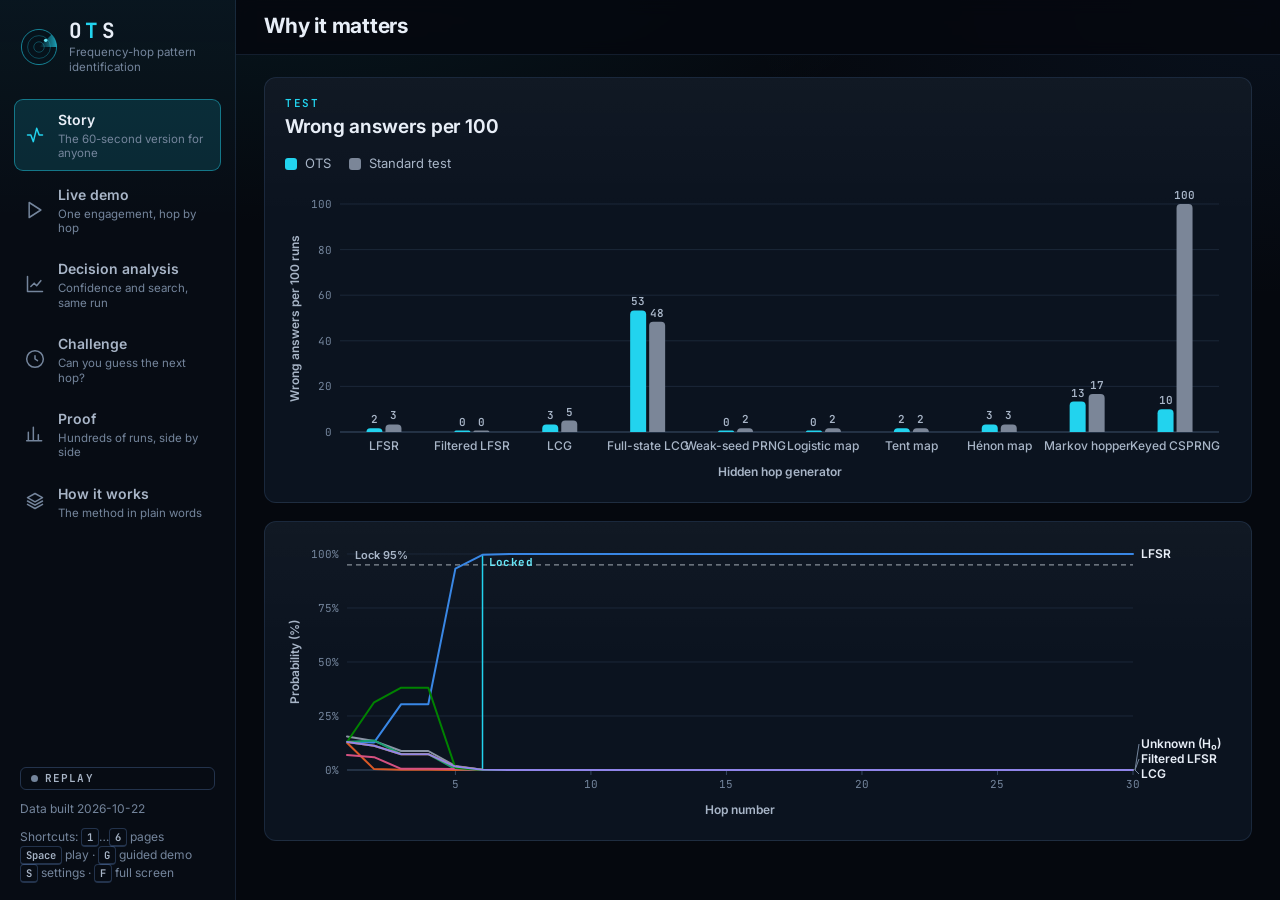
==== dashboard/index.html @ 7175defb "Restructure the dashboard into a multi-page shell with a chart kit Checkpoint for the dashboard rede" ====
<!doctype html>
<html lang="en">
<head>
<meta charset="utf-8">
<meta name="viewport" content="width=device-width, initial-scale=1">
<title>OTS · Hop Identification</title>
<meta name="description" content="Demo of the OTS sensor-aware hypothesis bank identifying and predicting frequency-hopping radios from a noisy passive sensor.">
<link rel="preconnect" href="https://fonts.googleapis.com">
<link rel="preconnect" href="https://fonts.gstatic.com" crossorigin>
<link href="https://fonts.googleapis.com/css2?family=Inter:wght@400;500;600;700&family=JetBrains+Mono:wght@400;500;600;700&display=swap" rel="stylesheet">
<link rel="stylesheet" href="assets/app.css">
</head>
<body>
<div class="shell">
  <nav class="side" aria-label="Pages">
    <a class="brand" href="#/story">
      <svg class="radar" viewBox="0 0 40 40" aria-hidden="true">
        <defs><linearGradient id="sw" x1="0" y1="0" x2="1" y2="0"><stop offset="0" stop-color="#22d3ee" stop-opacity="0"/><stop offset="1" stop-color="#22d3ee" stop-opacity="0.7"/></linearGradient></defs>
        <circle cx="20" cy="20" r="18.5" fill="#06121b" stroke="#22d3ee" stroke-opacity="0.6"/>
        <circle cx="20" cy="20" r="12" fill="none" stroke="#22d3ee" stroke-opacity="0.3"/>
        <circle cx="20" cy="20" r="5.5" fill="none" stroke="#22d3ee" stroke-opacity="0.3"/>
        <g class="sweep"><path d="M20 20 L38.5 20 A18.5 18.5 0 0 0 33 7 Z" fill="url(#sw)"/></g>
        <circle cx="27" cy="13" r="1.8" fill="#67e8f9"/>
      </svg>
      <div><div class="brand-name">O<span>T</span>S</div><div class="brand-sub">Frequency-hop pattern identification</div></div>
    </a>
    <div class="nav" id="nav"></div>
    <div class="side-foot">
      <span class="chip" id="modeChip" title="Replay: recorded real runs. Live: new runs computed by the Python bank."><span class="dot"></span><span id="modeText">Replay</span></span>
      <span id="dataStamp"></span>
      <span>Shortcuts: <kbd>1</kbd>…<kbd>6</kbd> pages<br><kbd>Space</kbd> play · <kbd>G</kbd> guided demo<br><kbd>S</kbd> settings · <kbd>F</kbd> full screen</span>
    </div>
  </nav>

  <div class="main">
    <header class="topbar">
      <div><h1 id="vTitle">OTS</h1><div class="sub" id="vSub"></div></div>
      <div class="grow"></div>
      <div class="transport" id="transport" hidden>
        <span class="chip scen-chip" id="scenChip"></span>
        <button class="btn icon" id="restartBtn" title="Restart (R)" aria-label="Restart">⟲</button>
        <button class="btn icon" id="backBtn" title="Step back (←)" aria-label="Step back">‹‹</button>
        <button class="btn primary" id="playBtn" title="Play / pause (Space)">▶ Play</button>
        <button class="btn icon" id="fwdBtn" title="Step forward (→)" aria-label="Step forward">››</button>
        <span class="hopclock" id="hopClock"></span>
      </div>
      <button class="btn" id="settingsBtn" title="Scenario and display settings (S)" hidden>⚙ Settings</button>
    </header>
    <section class="view" id="view"></section>
  </div>

  <aside class="drawer" aria-label="Settings">
    <div class="drawer-head"><h2>Settings</h2><button class="btn icon" id="drawerClose" aria-label="Close settings">✕</button></div>
    <div id="drawerBody"></div>
  </aside>
  <div class="drawer-backdrop"></div>
</div>

<script src="data.js"></script>
<script src="assets/core.js"></script>
<script src="views/story.js"></script>
<script src="views/live.js"></script>
<script src="views/analysis.js"></script>
<script src="views/challenge.js"></script>
<script src="views/proof.js"></script>
<script src="views/how.js"></script>
<script>OTS.boot();</script>
</body>
</html>
---- dashboard/assets/app.css ----
/* OTS dashboard: shared design system (tokens, shell, components, chart kit).
   Views add only layout of their own; colours, type and chart styling live here. */

:root {
  color-scheme: dark;
  --bg: #05080e;
  --side: #070c14;
  --panel: #0b131f;
  --surface: #0f1724;
  --raise: #142034;
  --line: rgba(125, 175, 255, 0.13);
  --line-2: rgba(125, 175, 255, 0.24);
  --grid: #1b2738;
  --axis: #34465f;
  --ink: #e8eef7;
  --ink-2: #a8b5c7;
  --muted: #74859c;
  --accent: #22d3ee;
  --accent-ink: #67e8f9;
  --accent-soft: rgba(34, 211, 238, 0.14);
  --good: #0ca30c;
  --good-ink: #3ddc6b;
  --warning: #fab219;
  --serious: #ec835a;
  --critical: #d03b3b;
  --critical-ink: #ff8a8a;
  --det: #eaf3ff;
  --baseline: #7b8698;
  /* hypothesis identity: validated categorical slots 1-7 on the dark surface; H0 neutral */
  --h-H0: #8b95a7;
  --h-lfsr: #3987e5;
  --h-filtered_lfsr: #d95926;
  --h-lcg: #199e70;
  --h-lcg_full: #c98500;
  --h-weak_seed: #d55181;
  --h-chaos: #008300;
  --h-markov: #9085e9;
  --mono: "JetBrains Mono", ui-monospace, SFMono-Regular, Menlo, Consolas, monospace;
  --sans: Inter, system-ui, -apple-system, "Segoe UI", Roboto, sans-serif;
  --radius: 12px;
  --side-w: 236px;
  --drawer-w: 312px;
}
* { box-sizing: border-box; }
html, body { margin: 0; height: 100%; }
body {
  background:
    radial-gradient(1100px 560px at 22% -12%, rgba(34, 211, 238, 0.09), transparent 60%),
    radial-gradient(900px 500px at 100% 0%, rgba(57, 135, 229, 0.07), transparent 60%),
    var(--bg);
  color: var(--ink);
  font: 15px/1.5 var(--sans);
  -webkit-font-smoothing: antialiased;
}
button, input, select { font: inherit; color: inherit; }
a { color: var(--accent-ink); }
[hidden] { display: none !important; }
.mono { font-family: var(--mono); }
.num { font-variant-numeric: tabular-nums; }
.muted { color: var(--muted); }
.ink2 { color: var(--ink-2); }
.small { font-size: 13px; }

/* ===================================================================== shell */
.shell { display: grid; grid-template-columns: var(--side-w) minmax(0, 1fr); min-height: 100vh; }
.shell.has-drawer.drawer-open { grid-template-columns: var(--side-w) minmax(0, 1fr) var(--drawer-w); }

.side {
  position: sticky; top: 0; height: 100vh; display: flex; flex-direction: column; gap: 18px;
  padding: 18px 14px; background: linear-gradient(180deg, rgba(34, 211, 238, 0.05), transparent 220px), var(--side);
  border-right: 1px solid var(--line); overflow-y: auto;
}
.brand { display: flex; align-items: center; gap: 11px; padding: 2px 6px 6px; text-decoration: none; color: inherit; }
.radar { width: 38px; height: 38px; flex: none; }
.radar .sweep { transform-origin: 20px 20px; animation: spin 3.2s linear infinite; }
@keyframes spin { to { transform: rotate(360deg); } }
.brand-name { font: 700 21px/1 var(--mono); letter-spacing: 0.16em; }
.brand-name span { color: var(--accent); }
.brand-sub { color: var(--muted); font-size: 11.5px; margin-top: 4px; line-height: 1.3; }
.nav { display: flex; flex-direction: column; gap: 3px; }
.nav a {
  display: grid; grid-template-columns: 22px 1fr; gap: 2px 11px; align-items: center; padding: 9px 10px;
  border-radius: 9px; color: var(--ink-2); text-decoration: none; border: 1px solid transparent;
  transition: background 0.15s, color 0.15s, border-color 0.15s;
}
.nav a svg { width: 20px; height: 20px; grid-row: span 2; color: var(--muted); }
.nav a b { font-weight: 600; font-size: 14px; }
.nav a small { color: var(--muted); font-size: 11.5px; line-height: 1.25; }
.nav a:hover { background: rgba(255, 255, 255, 0.04); color: var(--ink); }
.nav a.on { background: var(--accent-soft); border-color: rgba(34, 211, 238, 0.45); color: var(--ink); }
.nav a.on svg { color: var(--accent); }
.nav a:focus-visible { outline: 2px solid var(--accent); outline-offset: 1px; }
.side-foot { margin-top: auto; display: flex; flex-direction: column; gap: 10px; font-size: 12px; color: var(--muted); padding: 0 6px; }
.side-foot code { font-family: var(--mono); color: var(--ink-2); font-size: 11.5px; }

.main { min-width: 0; display: flex; flex-direction: column; }
.topbar {
  position: sticky; top: 0; z-index: 20; display: flex; align-items: center; gap: 16px; flex-wrap: wrap;
  padding: 14px 28px; background: rgba(5, 8, 14, 0.86); backdrop-filter: blur(8px); border-bottom: 1px solid var(--line);
}
.topbar h1 { margin: 0; font: 700 21px/1.15 var(--sans); letter-spacing: -0.01em; }
.topbar .sub { color: var(--ink-2); font-size: 13.5px; margin-top: 2px; }
.topbar .grow { flex: 1; min-width: 12px; }
.transport { display: flex; align-items: center; gap: 6px; }
.hopclock { font: 500 12px/1 var(--mono); color: var(--muted); letter-spacing: 0.08em; margin-left: 6px; white-space: nowrap; }
.hopclock b { font: 700 20px/1 var(--mono); color: var(--ink); letter-spacing: 0.03em; }
.scen-chip { max-width: 280px; overflow: hidden; text-overflow: ellipsis; white-space: nowrap; }
.view { padding: 22px 28px 40px; min-width: 0; }

/* settings drawer */
.drawer {
  position: sticky; top: 0; height: 100vh; overflow-y: auto; padding: 18px 18px 28px;
  background: var(--side); border-left: 1px solid var(--line); display: none;
}
.shell.has-drawer.drawer-open .drawer { display: block; }
.drawer h2 { margin: 0 0 4px; font: 600 12px/1.2 var(--mono); letter-spacing: 0.14em; text-transform: uppercase; }
.drawer .dsec { padding: 14px 0; border-bottom: 1px solid var(--grid); }
.drawer .dsec:last-child { border-bottom: 0; }
.drawer .dlabel { font: 600 10.5px/1.2 var(--mono); letter-spacing: 0.14em; text-transform: uppercase; color: var(--muted); margin-bottom: 9px; display: block; }
.drawer .dhelp { font-size: 12.5px; color: var(--ink-2); margin-top: 8px; }
.drawer-head { display: flex; align-items: center; justify-content: space-between; padding-bottom: 8px; }
.opt-grid { display: grid; grid-template-columns: 1fr 1fr; gap: 6px; }
.opt {
  text-align: left; border: 1px solid var(--line-2); background: var(--surface); border-radius: 8px; padding: 7px 9px;
  cursor: pointer; display: flex; flex-direction: column; gap: 1px; min-width: 0;
}
.opt b { font-weight: 600; font-size: 13px; white-space: nowrap; overflow: hidden; text-overflow: ellipsis; }
.opt small { font-size: 11px; color: var(--muted); white-space: nowrap; overflow: hidden; text-overflow: ellipsis; }
.opt:hover { background: var(--raise); }
.opt.sel { border-color: rgba(34, 211, 238, 0.65); background: var(--accent-soft); }
.opt:focus-visible { outline: 2px solid var(--accent); outline-offset: 1px; }
.sliders { display: grid; gap: 8px; margin-top: 10px; font: 500 12px var(--mono); color: var(--ink-2); }
.sliders label { display: grid; grid-template-columns: 34px 1fr 42px; gap: 8px; align-items: center; }
.sliders input[type=range] { width: 100%; accent-color: var(--accent); }
.drawer-backdrop { display: none; }

/* ================================================================ components */
.page { display: flex; flex-direction: column; gap: 18px; max-width: 1480px; }
.row { display: flex; flex-wrap: wrap; gap: 12px; align-items: center; }
.grid-2 { display: grid; grid-template-columns: repeat(2, minmax(0, 1fr)); gap: 18px; }
.grid-3 { display: grid; grid-template-columns: repeat(3, minmax(0, 1fr)); gap: 18px; }
.grid-4 { display: grid; grid-template-columns: repeat(4, minmax(0, 1fr)); gap: 14px; }

.card {
  position: relative; border: 1px solid var(--line); border-radius: var(--radius); min-width: 0;
  background: linear-gradient(180deg, rgba(255, 255, 255, 0.022), transparent 140px), var(--panel);
  padding: 18px 20px 20px;
}
.card.accent { border-color: rgba(34, 211, 238, 0.4); box-shadow: 0 0 34px rgba(34, 211, 238, 0.08); }
.card-h { display: flex; flex-wrap: wrap; align-items: flex-start; gap: 6px 14px; margin-bottom: 14px; }
.card-h > div:first-child { flex: 1; min-width: 220px; }
.card-t { font: 600 11px/1.3 var(--mono); letter-spacing: 0.14em; text-transform: uppercase; color: var(--accent); margin: 0; }
.card-k { font: 650 19px/1.3 var(--sans); margin: 5px 0 0; letter-spacing: -0.005em; color: var(--ink); }
.card-d { color: var(--ink-2); font-size: 13.5px; margin: 5px 0 0; max-width: 76ch; }
.card-foot { color: var(--muted); font-size: 12px; margin-top: 12px; }

.lead { font: 700 38px/1.12 var(--sans); letter-spacing: -0.02em; margin: 0; }
.lead em { font-style: normal; color: var(--accent-ink); }
.intro { color: var(--ink-2); font-size: 17px; line-height: 1.55; max-width: 70ch; margin: 12px 0 0; }

.btn {
  border: 1px solid var(--line-2); background: rgba(15, 23, 36, 0.85); color: var(--ink-2); border-radius: 8px;
  padding: 7px 12px; cursor: pointer; font-size: 13px; line-height: 1.2; white-space: nowrap;
  transition: background 0.15s, border-color 0.15s, color 0.15s; display: inline-flex; align-items: center; gap: 7px;
}
.btn:hover { background: var(--raise); color: var(--ink); }
.btn:focus-visible { outline: 2px solid var(--accent); outline-offset: 2px; }
.btn:disabled { opacity: 0.4; cursor: default; }
.btn.sel { background: var(--accent-soft); border-color: rgba(34, 211, 238, 0.6); color: var(--ink); }
.btn.primary { background: var(--accent); color: #031016; border-color: var(--accent); font-weight: 700; }
.btn.primary:hover { background: var(--accent-ink); }
.btn.big { padding: 11px 18px; font-size: 15px; border-radius: 10px; }
.btn.icon { width: 34px; justify-content: center; padding: 7px 0; font-family: var(--mono); }
.btn.go { border-color: rgba(12, 163, 12, 0.7); color: var(--good-ink); }
.seg { display: inline-flex; flex-wrap: wrap; gap: 4px; }

.switch { display: flex; align-items: center; gap: 10px; cursor: pointer; font-size: 13.5px; color: var(--ink-2); padding: 4px 0; }
.switch input { appearance: none; width: 34px; height: 20px; border-radius: 999px; background: #1c2a3e; position: relative; flex: none; margin: 0; cursor: pointer; transition: background 0.2s; }
.switch input::after { content: ""; position: absolute; top: 3px; left: 3px; width: 14px; height: 14px; border-radius: 50%; background: var(--ink-2); transition: transform 0.2s, background 0.2s; }
.switch input:checked { background: rgba(34, 211, 238, 0.45); }
.switch input:checked::after { transform: translateX(14px); background: #fff; }
.switch input:focus-visible { outline: 2px solid var(--accent); outline-offset: 2px; }

.tile { border: 1px solid var(--line); border-radius: 11px; padding: 14px 16px; background: var(--surface); min-width: 0; }
.tile-l { font: 600 10.5px/1.3 var(--mono); letter-spacing: 0.12em; text-transform: uppercase; color: var(--muted); }
.tile-v { font: 700 34px/1.1 var(--sans); margin-top: 8px; letter-spacing: -0.01em; }
.tile-v small { font-size: 16px; color: var(--ink-2); font-weight: 500; letter-spacing: 0; }
.tile-s { font-size: 13px; color: var(--ink-2); margin-top: 4px; }
.tile.hot { border-color: rgba(34, 211, 238, 0.45); box-shadow: inset 0 0 0 1px rgba(34, 211, 238, 0.12), 0 0 24px rgba(34, 211, 238, 0.08); }

.status {
  display: inline-flex; align-items: center; gap: 7px; padding: 5px 10px; border-radius: 6px;
  font: 700 11.5px/1 var(--mono); letter-spacing: 0.12em; text-transform: uppercase;
  border: 1px solid var(--line-2); color: var(--ink-2); white-space: nowrap;
}
.status .ic { letter-spacing: 0; font-size: 13px; }
.status.good { color: var(--good-ink); border-color: rgba(12, 163, 12, 0.65); background: rgba(12, 163, 12, 0.1); }
.status.bad { color: var(--critical-ink); border-color: rgba(208, 59, 59, 0.7); background: rgba(208, 59, 59, 0.1); }
.status.warn { color: var(--warning); border-color: rgba(250, 178, 25, 0.55); background: rgba(250, 178, 25, 0.07); }
.status.live .ic { animation: blink 1.1s infinite; }
@keyframes blink { 50% { opacity: 0.3; } }

.callout { border: 1px solid rgba(34, 211, 238, 0.35); background: linear-gradient(90deg, rgba(34, 211, 238, 0.1), rgba(15, 23, 36, 0.6) 60%); border-radius: 11px; padding: 13px 16px; font-size: 16px; }
.callout strong { color: var(--accent-ink); font-weight: 600; }
.callout .tag { font: 700 10.5px/1 var(--mono); color: var(--accent); letter-spacing: 0.14em; margin-right: 10px; }

.chip { display: inline-flex; align-items: center; gap: 7px; padding: 5px 10px; border-radius: 6px; font: 600 11px/1 var(--mono); letter-spacing: 0.1em; text-transform: uppercase; border: 1px solid var(--line-2); color: var(--ink-2); }
.chip .dot { width: 7px; height: 7px; border-radius: 50%; background: var(--muted); }
.chip.live { color: var(--good-ink); border-color: rgba(12, 163, 12, 0.6); }
.chip.live .dot { background: var(--good); animation: blink 1.2s infinite; }
kbd { font: 600 10.5px var(--mono); border: 1px solid var(--line-2); border-bottom-width: 2px; border-radius: 4px; padding: 1px 5px; color: var(--ink-2); }

.table { width: 100%; border-collapse: collapse; font-size: 13px; }
.table th, .table td { text-align: right; padding: 7px 9px; border-top: 1px solid var(--grid); font-variant-numeric: tabular-nums; }
.table th:first-child, .table td:first-child { text-align: left; }
.table th { font: 600 10.5px var(--mono); color: var(--muted); letter-spacing: 0.08em; text-transform: uppercase; border-top: 0; }

.empty { padding: 70px 20px; text-align: center; color: var(--ink-2); }
.empty code { font-family: var(--mono); color: var(--accent-ink); }
.spin { display: inline-block; width: 13px; height: 13px; border: 2px solid var(--accent); border-right-color: transparent; border-radius: 50%; animation: spin 0.8s linear infinite; vertical-align: -2px; }

/* ================================================================= chart kit */
.chart { position: relative; width: 100%; }
.chart svg { display: block; width: 100%; overflow: visible; }
.chart .grid-l { stroke: var(--grid); stroke-width: 1; }
.chart .ax { stroke: var(--axis); stroke-width: 1; }
.chart .ax-t { fill: var(--muted); font: 11px var(--mono); }
.chart .ax-title { fill: var(--ink-2); font: 600 12px var(--sans); }
.chart .ref { stroke: rgba(232, 238, 247, 0.55); stroke-width: 1.2; stroke-dasharray: 5 4; }
.chart .ref-t { fill: var(--ink-2); font: 600 11px var(--sans); }
.chart .v-line { stroke: var(--accent); stroke-width: 1.5; }
.chart .v-t { fill: var(--accent-ink); font: 700 11px var(--mono); letter-spacing: 0.04em; }
.chart .s-line { fill: none; stroke-width: 2; stroke-linejoin: round; stroke-linecap: round; }
.chart .s-label { fill: var(--ink); font: 600 12px var(--sans); }
.chart .s-lead { stroke: var(--muted); stroke-width: 1; }
.chart .col-v { fill: var(--ink-2); font: 600 11px var(--mono); }
.chart .cat-t { fill: var(--ink-2); font: 500 12px var(--sans); }
.chart .cat-s { fill: var(--muted); font: 11px var(--sans); }
.chart .cross { stroke: rgba(232, 238, 247, 0.4); stroke-width: 1; }
.chart .hit { fill: transparent; }
.chart .col:hover, .chart .col.hov { filter: brightness(1.25); }
.chart .empty-t { fill: var(--muted); font: 13px var(--sans); }
.legend { display: flex; flex-wrap: wrap; gap: 6px 18px; font-size: 13px; color: var(--ink-2); margin: 0 0 8px; }
.legend span { display: inline-flex; align-items: center; gap: 8px; }
.lk { display: inline-block; width: 18px; height: 2.5px; border-radius: 2px; }
.lk.dash { background: none !important; border-top: 2px dashed var(--ink-2); height: 0; }
.sq { display: inline-block; width: 12px; height: 12px; border-radius: 3px; }
.dotk { display: inline-block; width: 11px; height: 11px; border-radius: 50%; }
.ringk { display: inline-block; width: 13px; height: 13px; border-radius: 50%; border: 2px solid var(--accent); box-shadow: 0 0 6px rgba(34, 211, 238, 0.6); }
.hollowk { display: inline-block; width: 12px; height: 12px; border-radius: 50%; border: 1.5px dashed rgba(200, 215, 235, 0.75); }
.xk { display: inline-block; width: 12px; text-align: center; color: var(--serious); font-weight: 700; line-height: 1; }

.tip {
  position: fixed; z-index: 100; pointer-events: none; min-width: 160px; max-width: 300px; padding: 9px 11px; border-radius: 8px;
  background: rgba(8, 13, 21, 0.97); border: 1px solid var(--line-2); box-shadow: 0 10px 30px rgba(0, 0, 0, 0.5);
  font-size: 12.5px; opacity: 0; transition: opacity 0.1s;
}
.tip.show { opacity: 1; }
.tip .tt { font: 600 10.5px var(--mono); color: var(--muted); letter-spacing: 0.1em; text-transform: uppercase; margin-bottom: 5px; }
.tip .tr { display: flex; align-items: center; gap: 8px; line-height: 1.65; }
.tip .tr b { font: 600 12px var(--mono); min-width: 56px; text-align: right; color: var(--ink); }
.tip .tr span { color: var(--ink-2); }

/* ================================================================ responsive */
@media (max-width: 1280px) {
  .shell.has-drawer.drawer-open { grid-template-columns: var(--side-w) minmax(0, 1fr); }
  .shell.has-drawer.drawer-open .drawer {
    position: fixed; right: 0; top: 0; bottom: 0; width: min(var(--drawer-w), 92vw); z-index: 60;
    box-shadow: -20px 0 50px rgba(0, 0, 0, 0.5);
  }
  .shell.has-drawer.drawer-open .drawer-backdrop { display: block; position: fixed; inset: 0; z-index: 55; background: rgba(0, 0, 0, 0.45); }
}
@media (max-width: 1100px) {
  .grid-2, .grid-3 { grid-template-columns: minmax(0, 1fr); }
  .grid-4 { grid-template-columns: repeat(2, minmax(0, 1fr)); }
}
@media (max-width: 860px) {
  .shell, .shell.has-drawer.drawer-open { grid-template-columns: minmax(0, 1fr); }
  .side { position: sticky; top: 0; z-index: 30; height: auto; flex-direction: row; align-items: center; gap: 10px; padding: 10px 16px; border-right: 0; border-bottom: 1px solid var(--line); overflow-x: auto; overflow-y: hidden; }
  .brand-sub, .side-foot, .nav a small { display: none; }
  .brand { padding: 0; }
  .nav { flex-direction: row; gap: 4px; }
  .nav a { grid-template-columns: auto; padding: 7px 10px; white-space: nowrap; }
  .nav a svg { display: none; }
  .topbar { position: static; padding: 12px 16px; }
  .view { padding: 16px 16px 32px; }
  .lead { font-size: 28px; }
  .tile-v { font-size: 27px; }
  .card { padding: 15px 14px 16px; }
}
@media (max-width: 560px) {
  .grid-4 { grid-template-columns: minmax(0, 1fr); }
}
@media (prefers-reduced-motion: reduce) {
  *, *::before, *::after { animation: none !important; transition: none !important; }
}
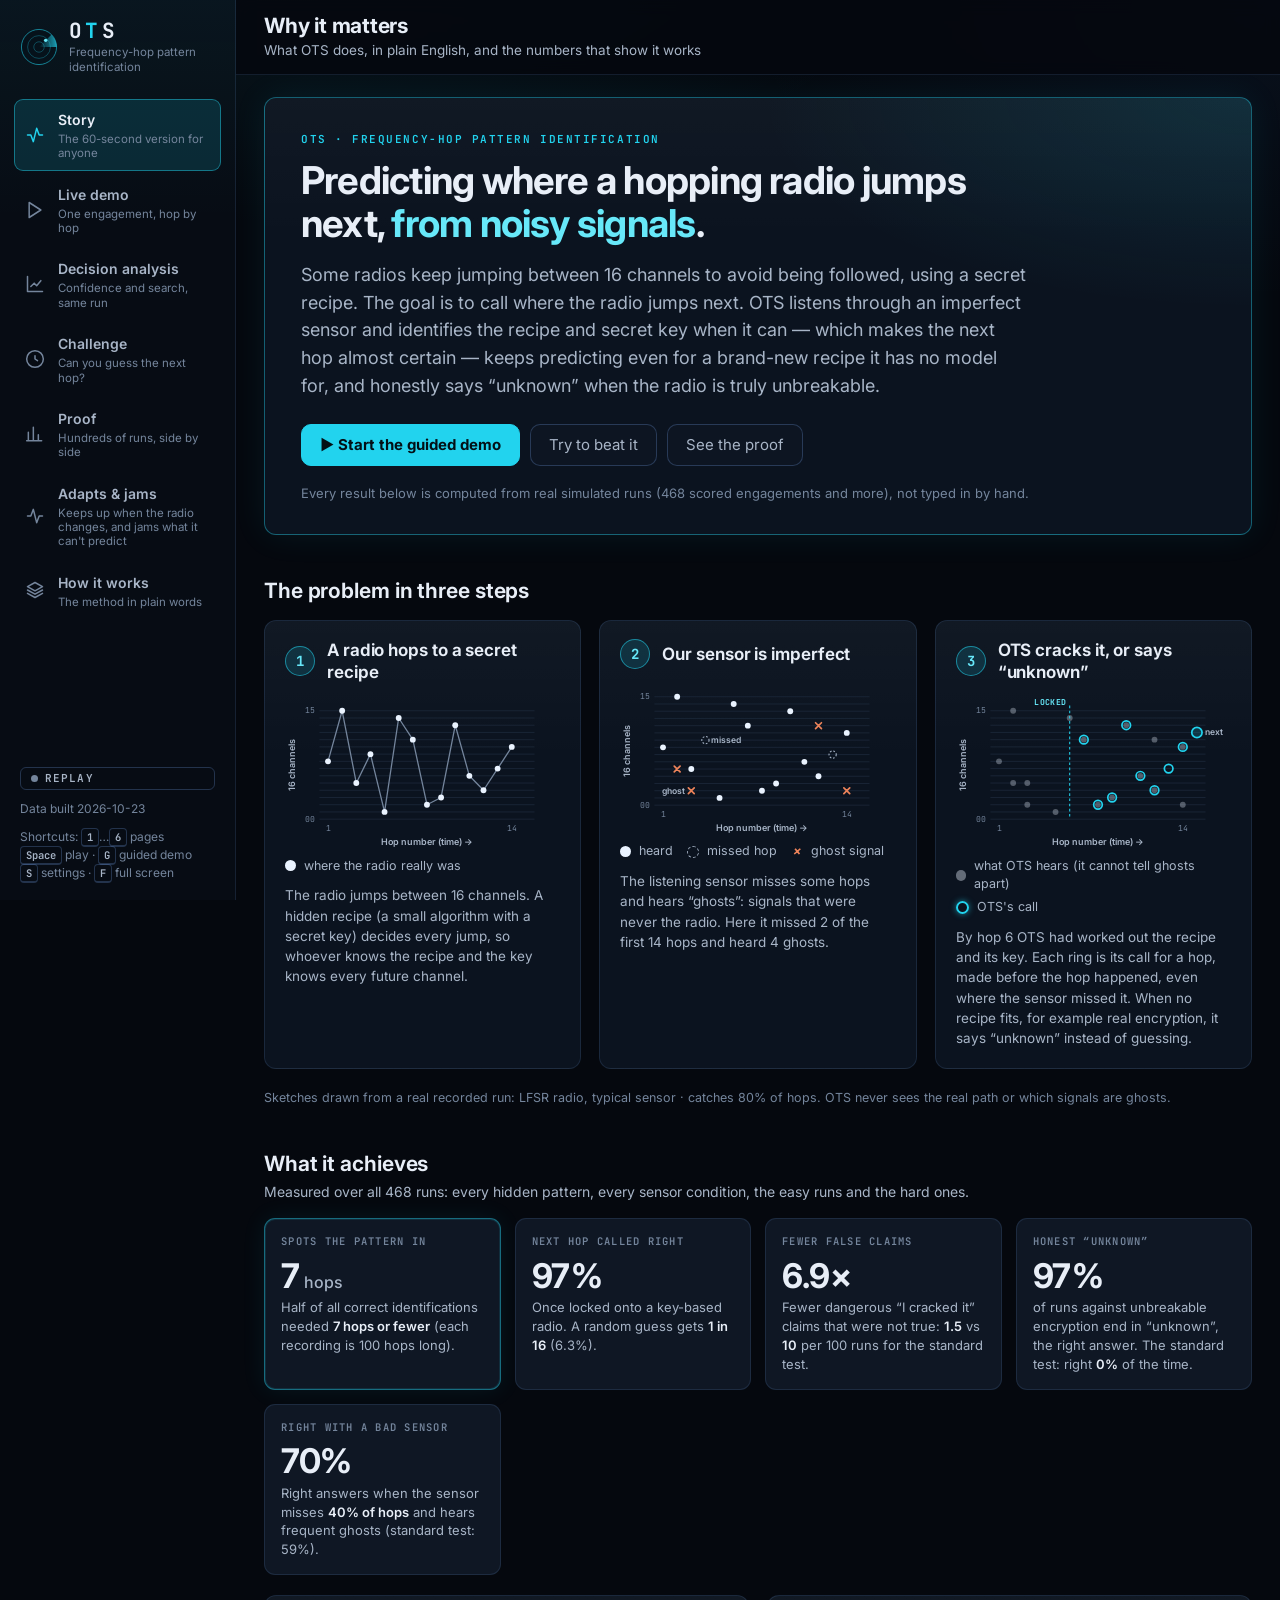
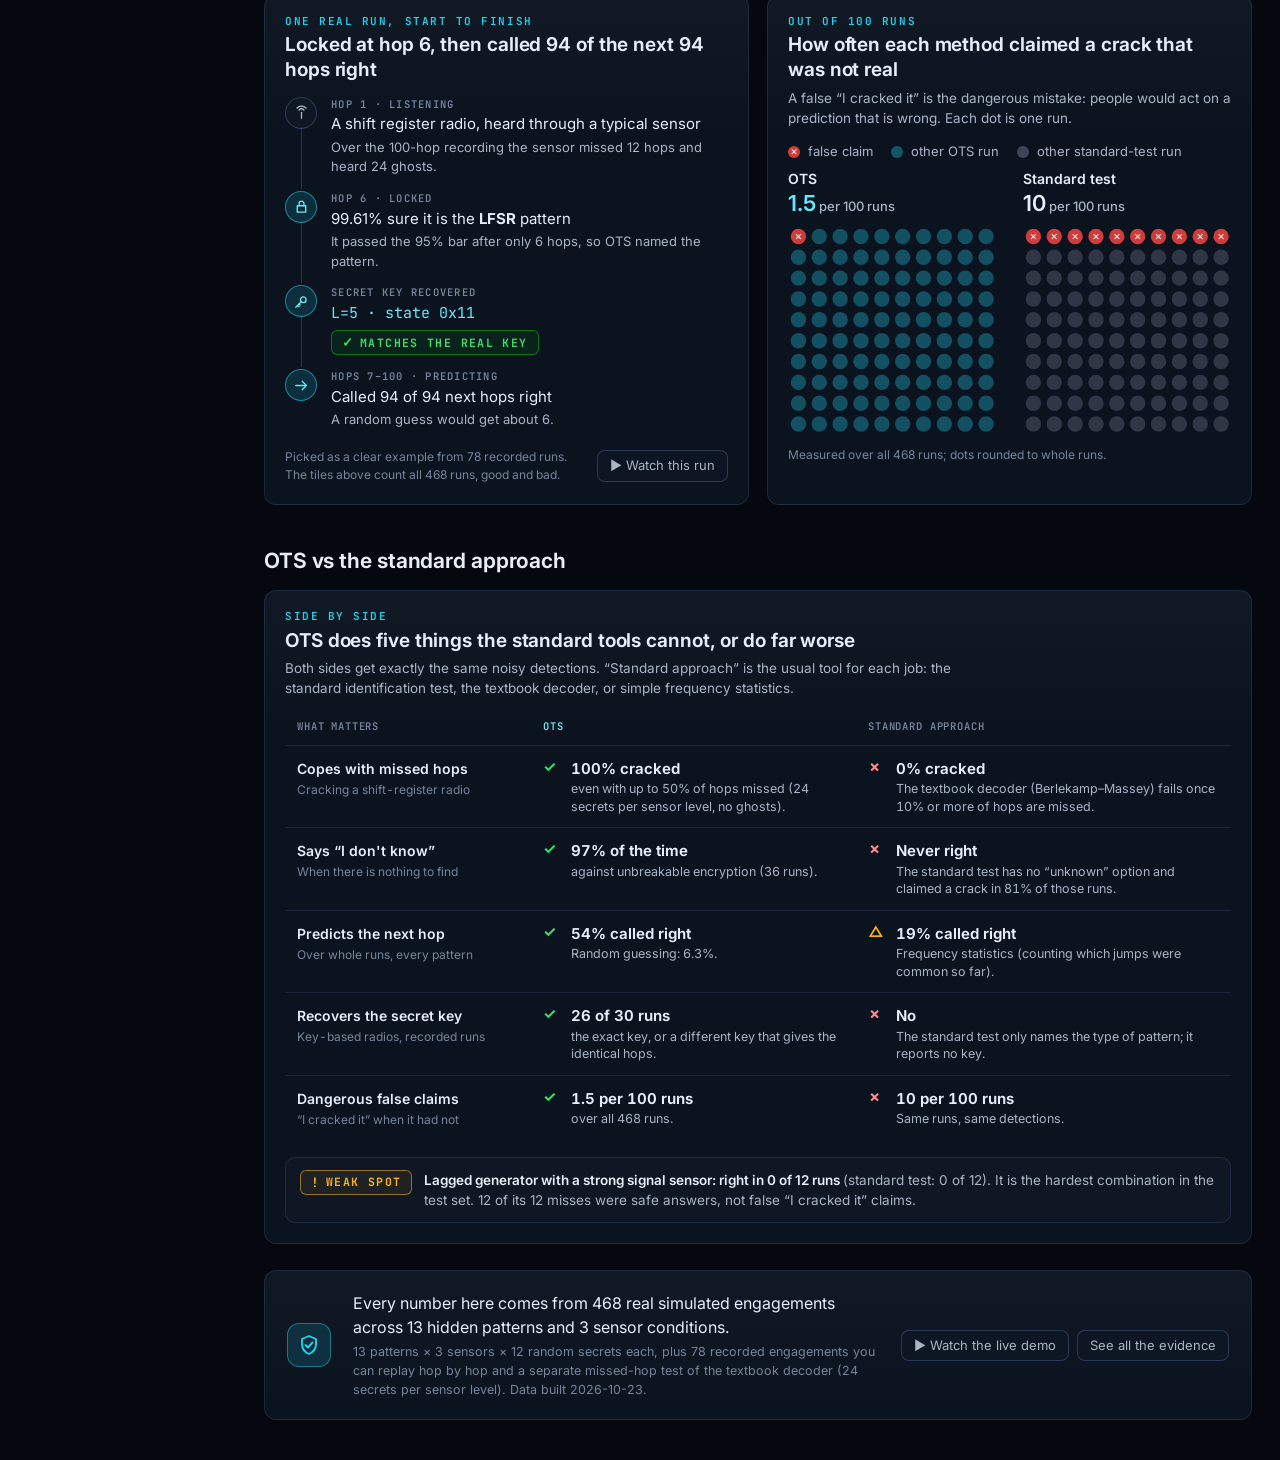
==== commit e4a3c36e: "Add "Adapts & jams" dashboard page + running implementation log Dashboard: a new page rendering the " ====
--- a/dashboard/index.html
+++ b/dashboard/index.html
@@ -63,6 +63,7 @@
 <script src="views/analysis.js"></script>
 <script src="views/challenge.js"></script>
 <script src="views/proof.js"></script>
+<script src="views/adaptive.js"></script>
 <script src="views/how.js"></script>
 <script>OTS.boot();</script>
 </body>
--- a/dashboard/assets/app.css
+++ b/dashboard/assets/app.css
@@ -42,12 +42,14 @@
   --drawer-w: 312px;
 }
 * { box-sizing: border-box; }
-html, body { margin: 0; height: 100%; }
+html, body { margin: 0; min-height: 100%; }
+html { background: var(--bg); }
 body {
   background:
     radial-gradient(1100px 560px at 22% -12%, rgba(34, 211, 238, 0.09), transparent 60%),
     radial-gradient(900px 500px at 100% 0%, rgba(57, 135, 229, 0.07), transparent 60%),
     var(--bg);
+  background-attachment: fixed;   /* the glow stays put instead of repeating down long pages */
   color: var(--ink);
   font: 15px/1.5 var(--sans);
   -webkit-font-smoothing: antialiased;
@@ -104,7 +106,9 @@
 .transport { display: flex; align-items: center; gap: 6px; }
 .hopclock { font: 500 12px/1 var(--mono); color: var(--muted); letter-spacing: 0.08em; margin-left: 6px; white-space: nowrap; }
 .hopclock b { font: 700 20px/1 var(--mono); color: var(--ink); letter-spacing: 0.03em; }
-.scen-chip { max-width: 280px; overflow: hidden; text-overflow: ellipsis; white-space: nowrap; }
+.scen-chip { max-width: 260px; overflow: hidden; text-overflow: ellipsis; white-space: nowrap; }
+@media (max-width: 1500px) { .shell.drawer-open .scen-chip { display: none; } }
+@media (min-width: 1281px) { .shell.drawer-open #settingsBtn { display: none; } }  /* docked drawer has its own close */
 .view { padding: 22px 28px 40px; min-width: 0; }
 
 /* settings drawer */
@@ -282,7 +286,10 @@
   .nav { flex-direction: row; gap: 4px; }
   .nav a { grid-template-columns: auto; padding: 7px 10px; white-space: nowrap; }
   .nav a svg { display: none; }
-  .topbar { position: static; padding: 12px 16px; }
+  .topbar { position: static; padding: 12px 16px; gap: 10px; }
+  .topbar .grow { display: none; }
+  .transport { flex-wrap: wrap; width: 100%; }
+  .scen-chip { display: none; }
   .view { padding: 16px 16px 32px; }
   .lead { font-size: 28px; }
   .tile-v { font-size: 27px; }
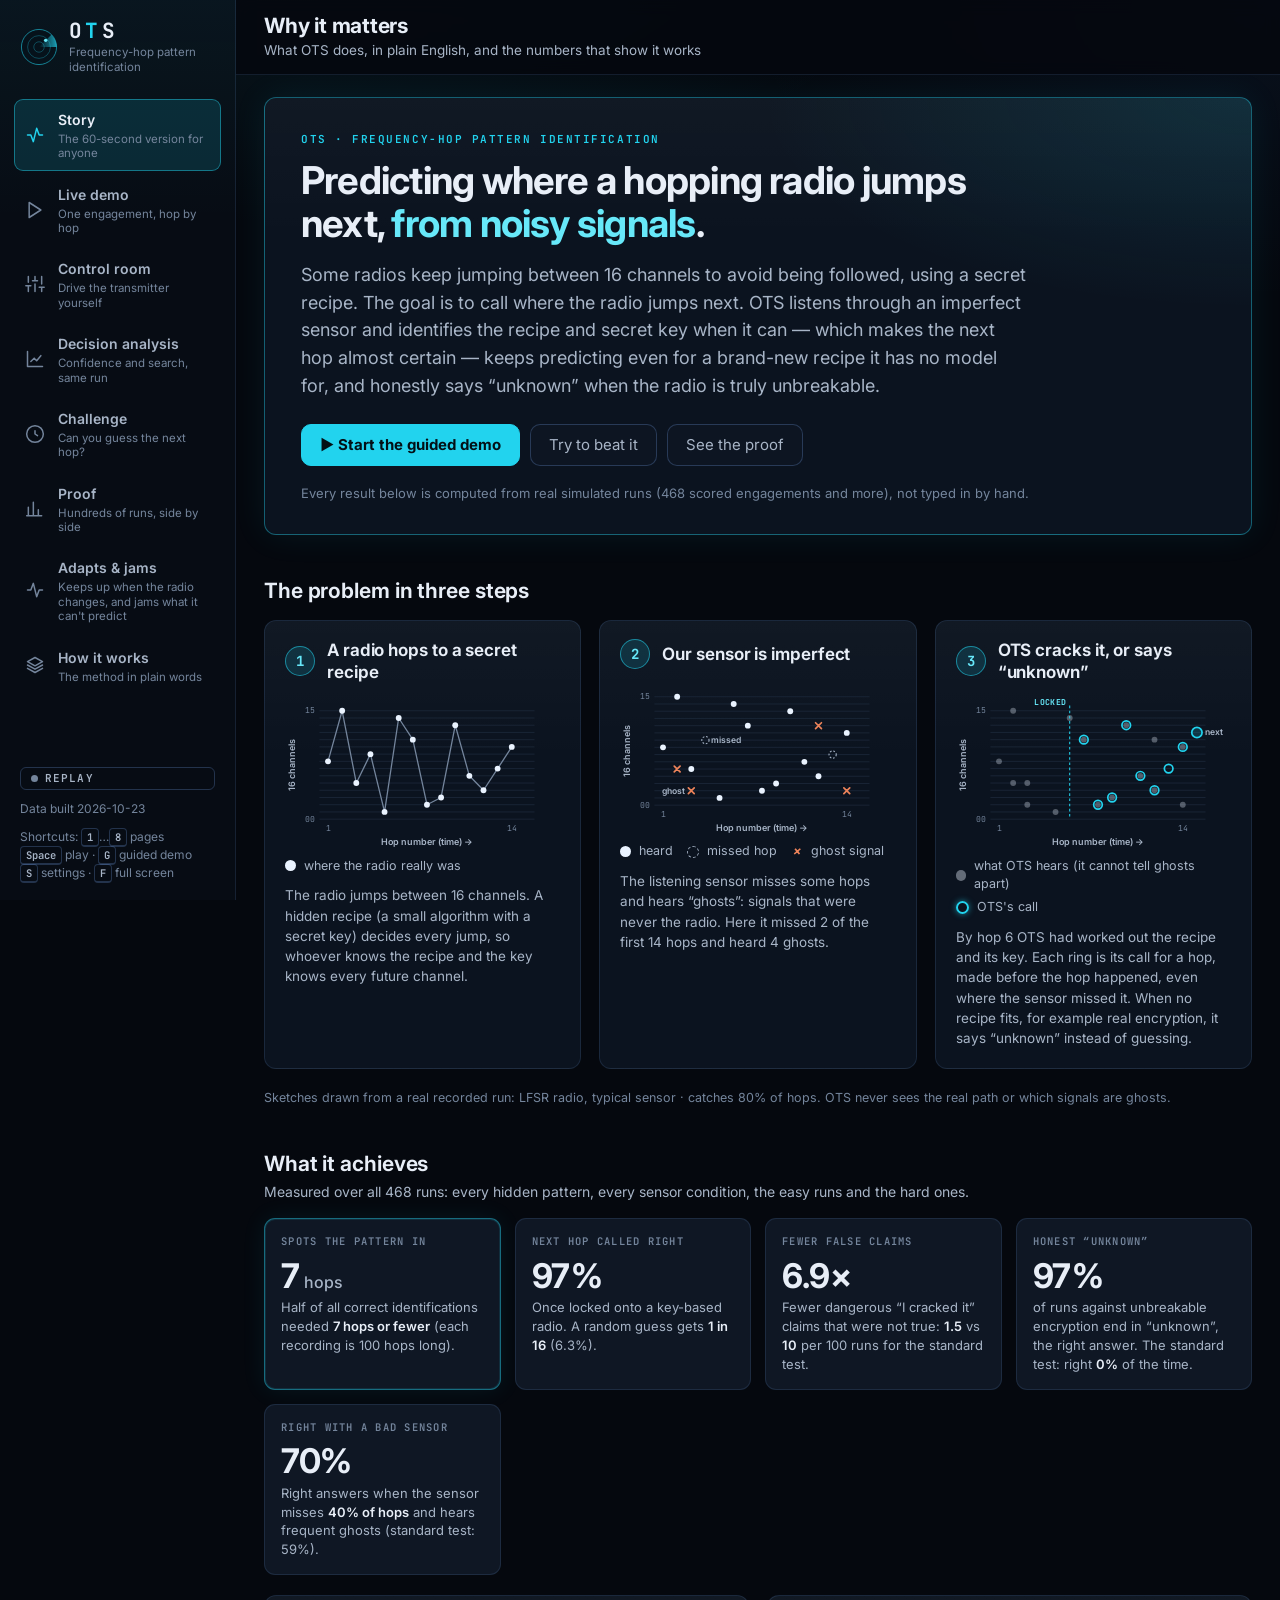
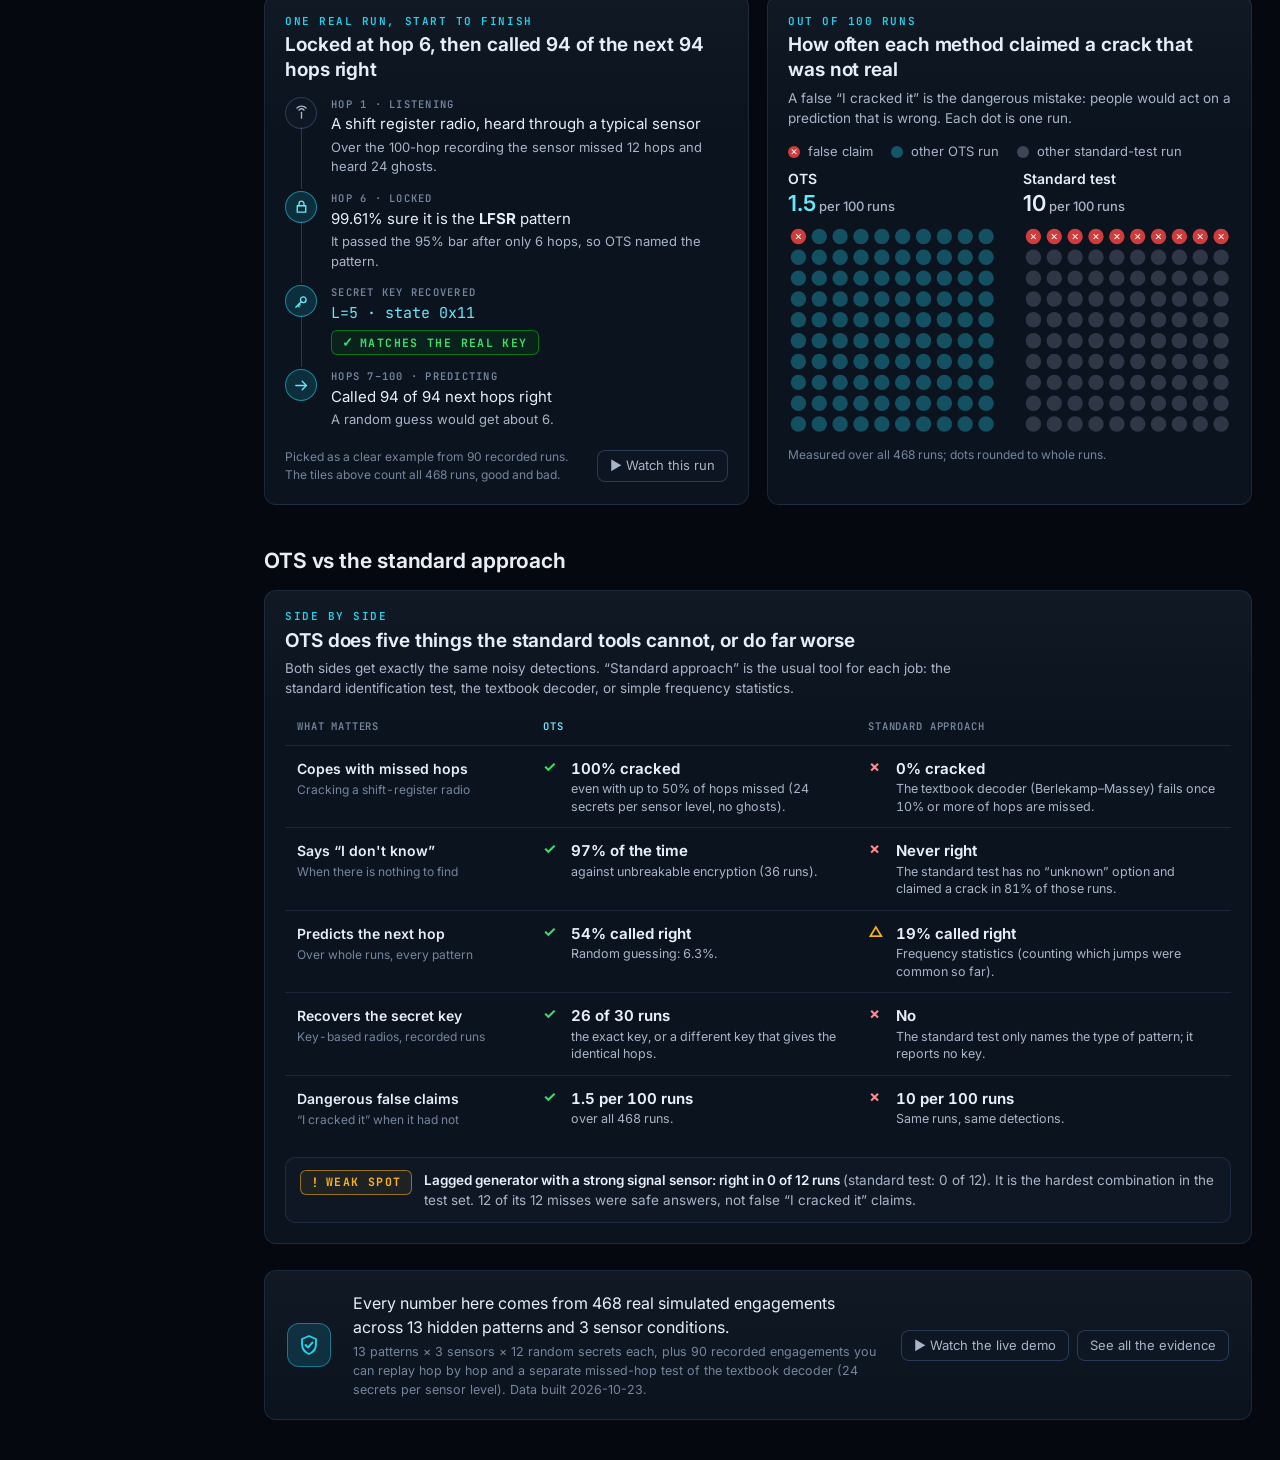
==== commit 341e97b6: "Control room: drive the transmitter, switch algorithms mid-test A dashboard page where you choose th" ====
--- a/dashboard/index.html
+++ b/dashboard/index.html
@@ -28,7 +28,7 @@
     <div class="side-foot">
       <span class="chip" id="modeChip" title="Replay: recorded real runs. Live: new runs computed by the Python bank."><span class="dot"></span><span id="modeText">Replay</span></span>
       <span id="dataStamp"></span>
-      <span>Shortcuts: <kbd>1</kbd>…<kbd>6</kbd> pages<br><kbd>Space</kbd> play · <kbd>G</kbd> guided demo<br><kbd>S</kbd> settings · <kbd>F</kbd> full screen</span>
+      <span>Shortcuts: <kbd>1</kbd>…<kbd>8</kbd> pages<br><kbd>Space</kbd> play · <kbd>G</kbd> guided demo<br><kbd>S</kbd> settings · <kbd>F</kbd> full screen</span>
     </div>
   </nav>
 
@@ -60,6 +60,7 @@
 <script src="assets/core.js"></script>
 <script src="views/story.js"></script>
 <script src="views/live.js"></script>
+<script src="views/control.js"></script>
 <script src="views/analysis.js"></script>
 <script src="views/challenge.js"></script>
 <script src="views/proof.js"></script>
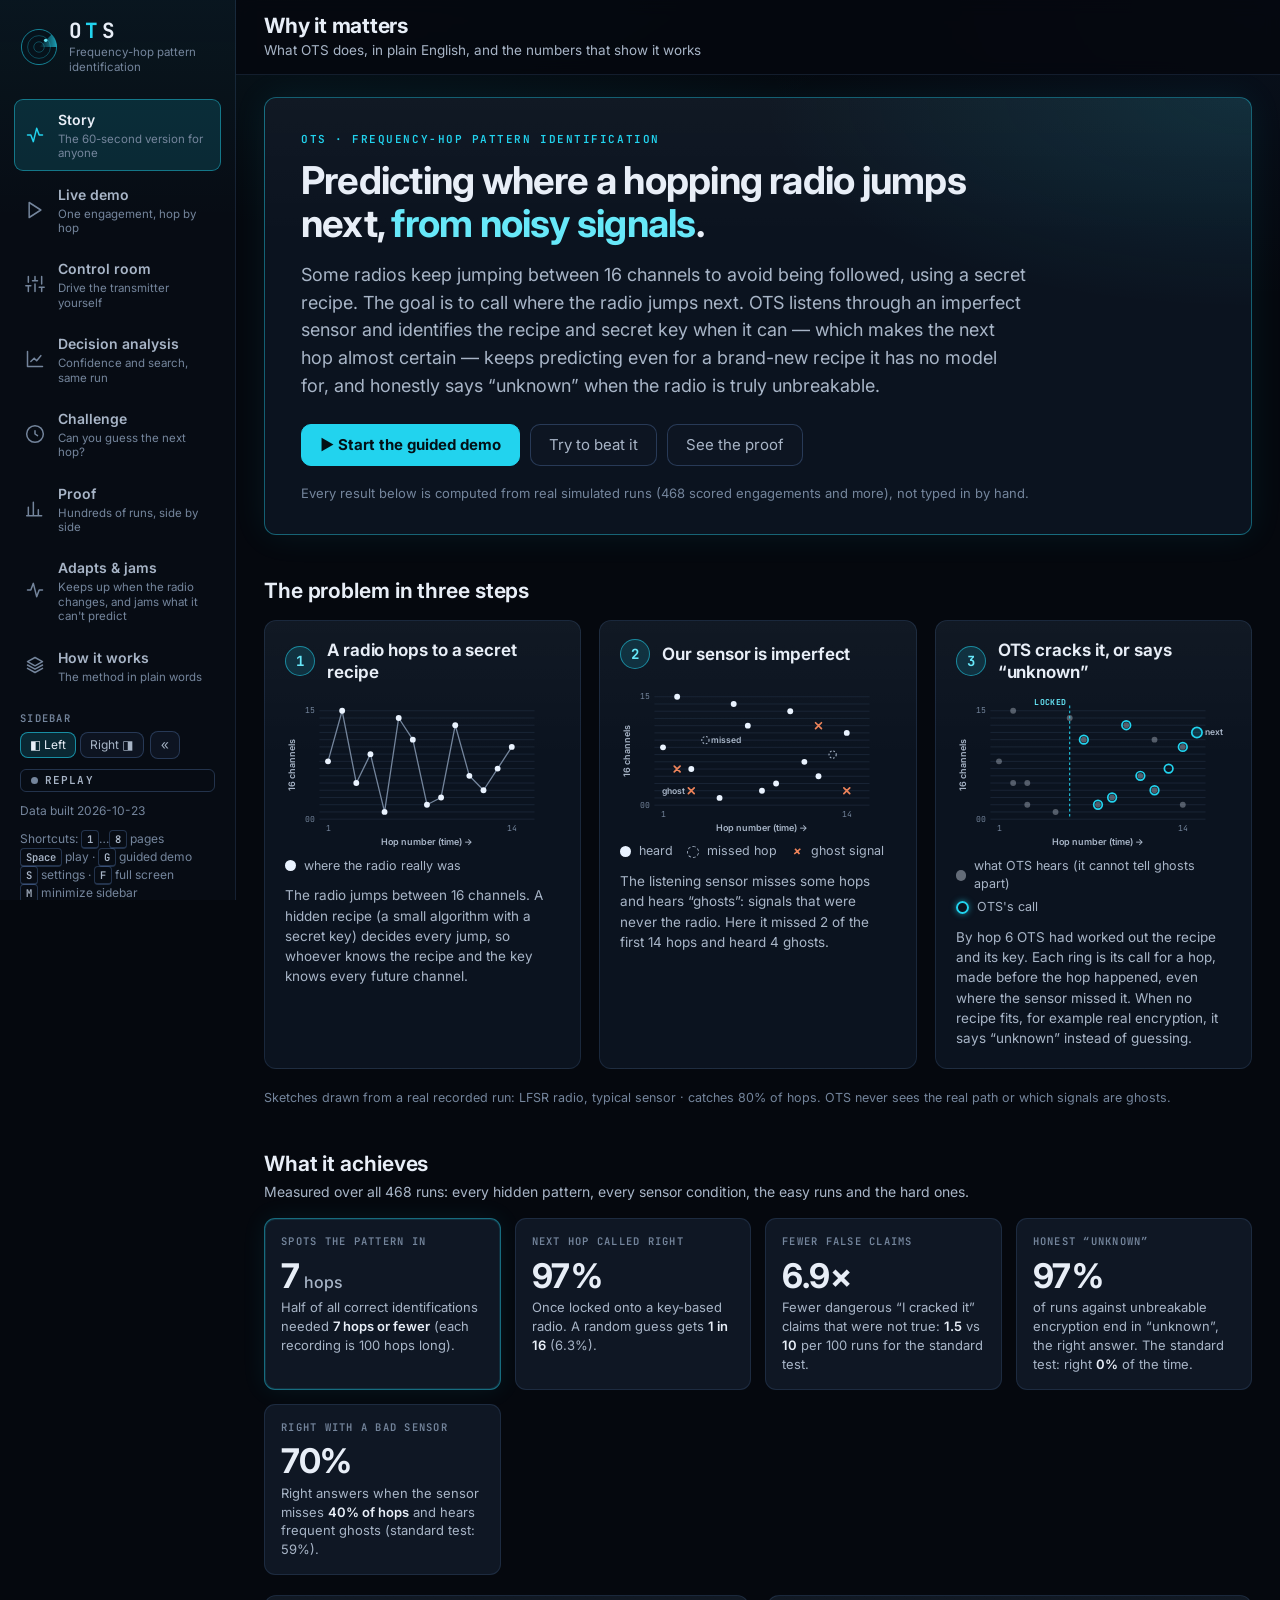
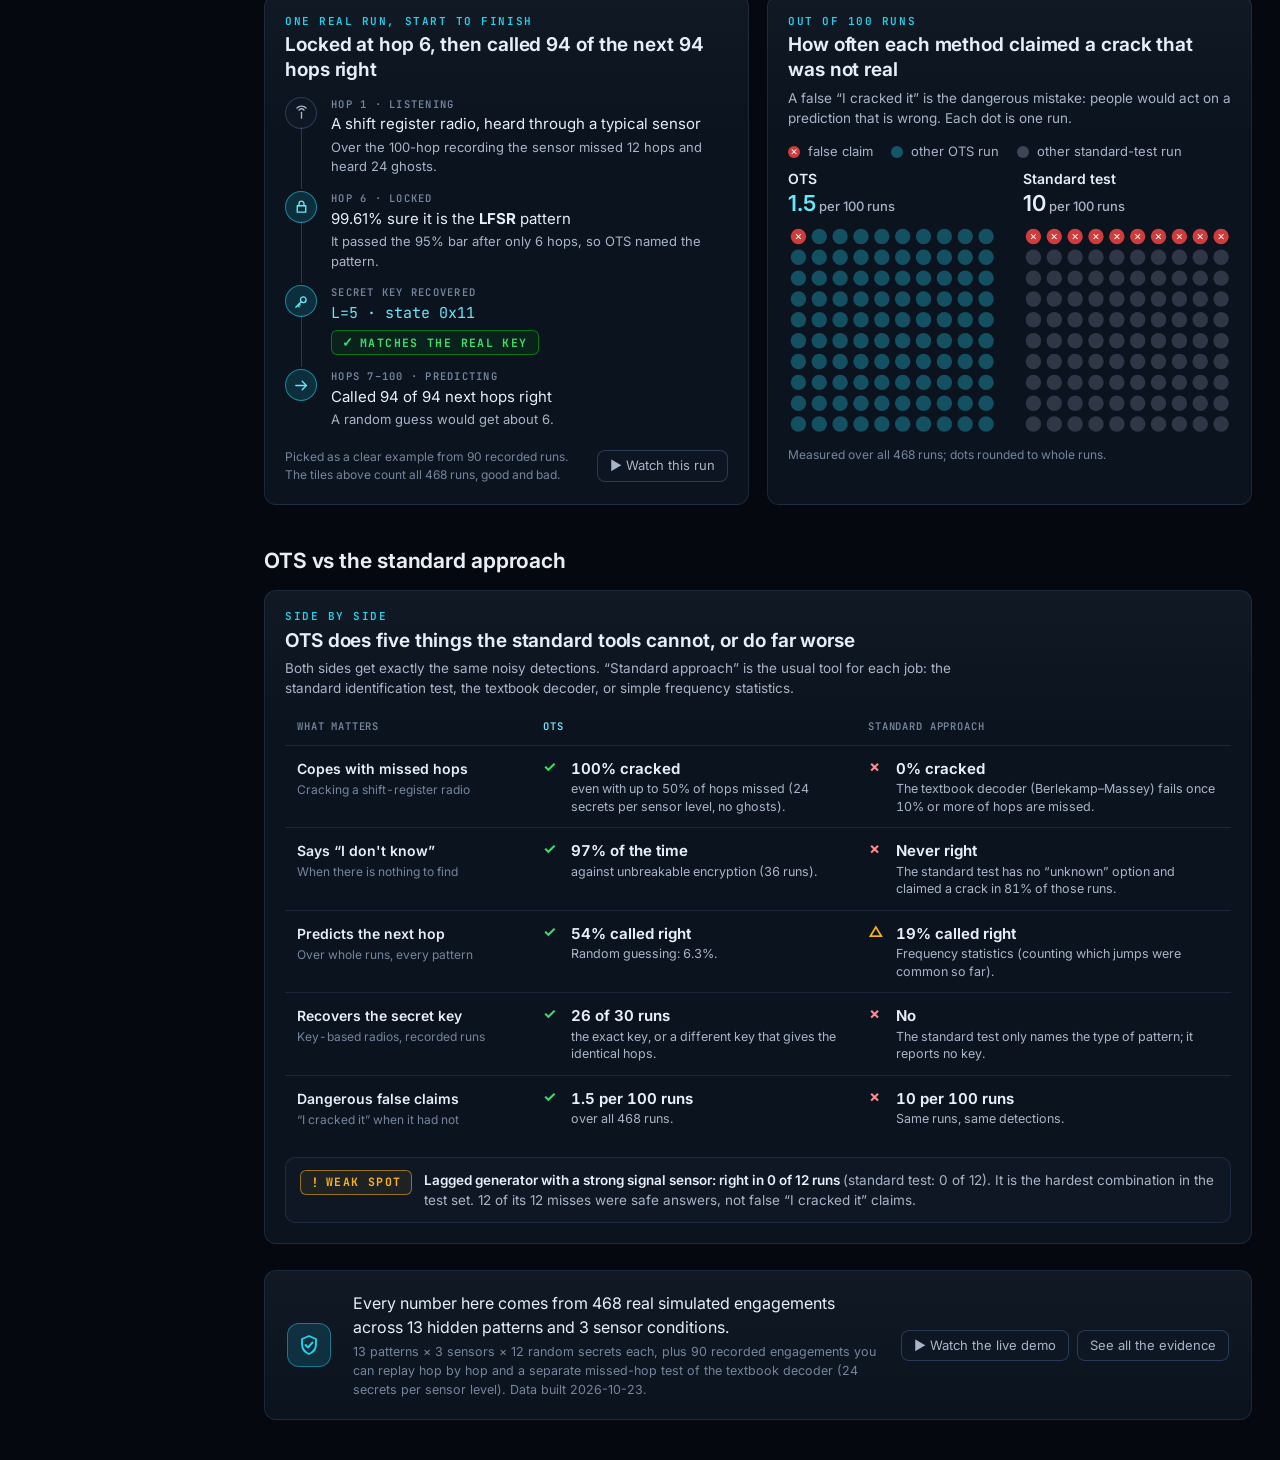
==== commit 7ac384ee: "Dashboard: dockable/minimizable page menu; hide extra barrage boxes on caught hops - Page menu (side" ====
--- a/dashboard/index.html
+++ b/dashboard/index.html
@@ -26,9 +26,20 @@
     </a>
     <div class="nav" id="nav"></div>
     <div class="side-foot">
+      <div class="side-ctl" role="group" aria-label="Sidebar layout">
+        <span class="side-ctl-l">Sidebar</span>
+        <div class="side-ctl-row">
+          <div class="seg side-dock" role="group" aria-label="Sidebar side">
+            <button class="btn" id="sideLeftBtn" type="button" title="Keep the sidebar on the left">◧ Left</button>
+            <button class="btn" id="sideRightBtn" type="button" title="Put the sidebar on the right">Right ◨</button>
+          </div>
+          <button class="btn icon" id="sideMinBtn" type="button"></button>
+          <button class="btn icon side-swap" id="sideSwapBtn" type="button">⇄</button>
+        </div>
+      </div>
       <span class="chip" id="modeChip" title="Replay: recorded real runs. Live: new runs computed by the Python bank."><span class="dot"></span><span id="modeText">Replay</span></span>
       <span id="dataStamp"></span>
-      <span>Shortcuts: <kbd>1</kbd>…<kbd>8</kbd> pages<br><kbd>Space</kbd> play · <kbd>G</kbd> guided demo<br><kbd>S</kbd> settings · <kbd>F</kbd> full screen</span>
+      <span>Shortcuts: <kbd>1</kbd>…<kbd>8</kbd> pages<br><kbd>Space</kbd> play · <kbd>G</kbd> guided demo<br><kbd>S</kbd> settings · <kbd>F</kbd> full screen<br><kbd>M</kbd> minimize sidebar</span>
     </div>
   </nav>
 
--- a/dashboard/assets/app.css
+++ b/dashboard/assets/app.css
@@ -94,6 +94,14 @@
 .nav a:focus-visible { outline: 2px solid var(--accent); outline-offset: 1px; }
 .side-foot { margin-top: auto; display: flex; flex-direction: column; gap: 10px; font-size: 12px; color: var(--muted); padding: 0 6px; }
 .side-foot code { font-family: var(--mono); color: var(--ink-2); font-size: 11.5px; }
+/* sidebar layout options: which side it docks on, and minimized to an icon rail (see the responsive block) */
+.side-ctl { display: flex; flex-direction: column; gap: 7px; }
+.side-ctl-l { font: 600 10.5px/1.2 var(--mono); letter-spacing: 0.12em; text-transform: uppercase; color: var(--muted); }
+.side-ctl-row { display: flex; align-items: center; gap: 6px; }
+.side-ctl .seg { flex-wrap: nowrap; }
+.side-ctl .seg .btn { padding: 5px 9px; font-size: 12px; }
+.side-ctl .btn.icon { width: 30px; padding: 5px 0; }
+.side-ctl .side-swap { display: none; }
 
 .main { min-width: 0; display: flex; flex-direction: column; }
 .topbar {
@@ -274,6 +282,31 @@
   }
   .shell.has-drawer.drawer-open .drawer-backdrop { display: block; position: fixed; inset: 0; z-index: 55; background: rgba(0, 0, 0, 0.45); }
 }
+/* Sidebar options, wide screens only (below 861px the sidebar is a top bar):
+   .side-right docks it on the right edge, .side-min shrinks it to an icon rail. */
+@media (min-width: 861px) {
+  .shell.side-right { grid-template-columns: minmax(0, 1fr) var(--side-w); }
+  .shell.side-right.has-drawer.drawer-open { grid-template-columns: minmax(0, 1fr) var(--drawer-w) var(--side-w); }
+  .shell.side-right .side { order: 2; border-right: 0; border-left: 1px solid var(--line); }
+  .shell.side-min { --side-w: 72px; }
+  .shell.side-min .side { padding: 16px 8px; gap: 14px; }
+  .shell.side-min .brand { justify-content: center; padding: 2px 0 4px; }
+  .shell.side-min .brand > div { display: none; }
+  .shell.side-min .nav a { position: relative; grid-template-columns: minmax(0, 1fr); justify-items: center; padding: 10px 0; }
+  .shell.side-min .nav a svg { grid-row: auto; }
+  .shell.side-min .nav a small { display: none; }
+  .shell.side-min .nav a b { position: absolute; width: 1px; height: 1px; overflow: hidden; clip-path: inset(50%); white-space: nowrap; }
+  .shell.side-min .side-foot { align-items: center; padding: 0; }
+  .shell.side-min .side-foot > :not(.side-ctl):not(.chip) { display: none; }
+  .shell.side-min .side-ctl-l, .shell.side-min .side-dock { display: none; }
+  .shell.side-min .side-ctl-row { flex-direction: column; }
+  .shell.side-min .side-ctl .side-swap { display: inline-flex; }
+  .shell.side-min #modeText { display: none; }
+  .shell.side-min .chip { padding: 6px; }
+}
+@media (min-width: 861px) and (max-width: 1280px) {
+  .shell.side-right.has-drawer.drawer-open { grid-template-columns: minmax(0, 1fr) var(--side-w); }
+}
 @media (max-width: 1100px) {
   .grid-2, .grid-3 { grid-template-columns: minmax(0, 1fr); }
   .grid-4 { grid-template-columns: repeat(2, minmax(0, 1fr)); }
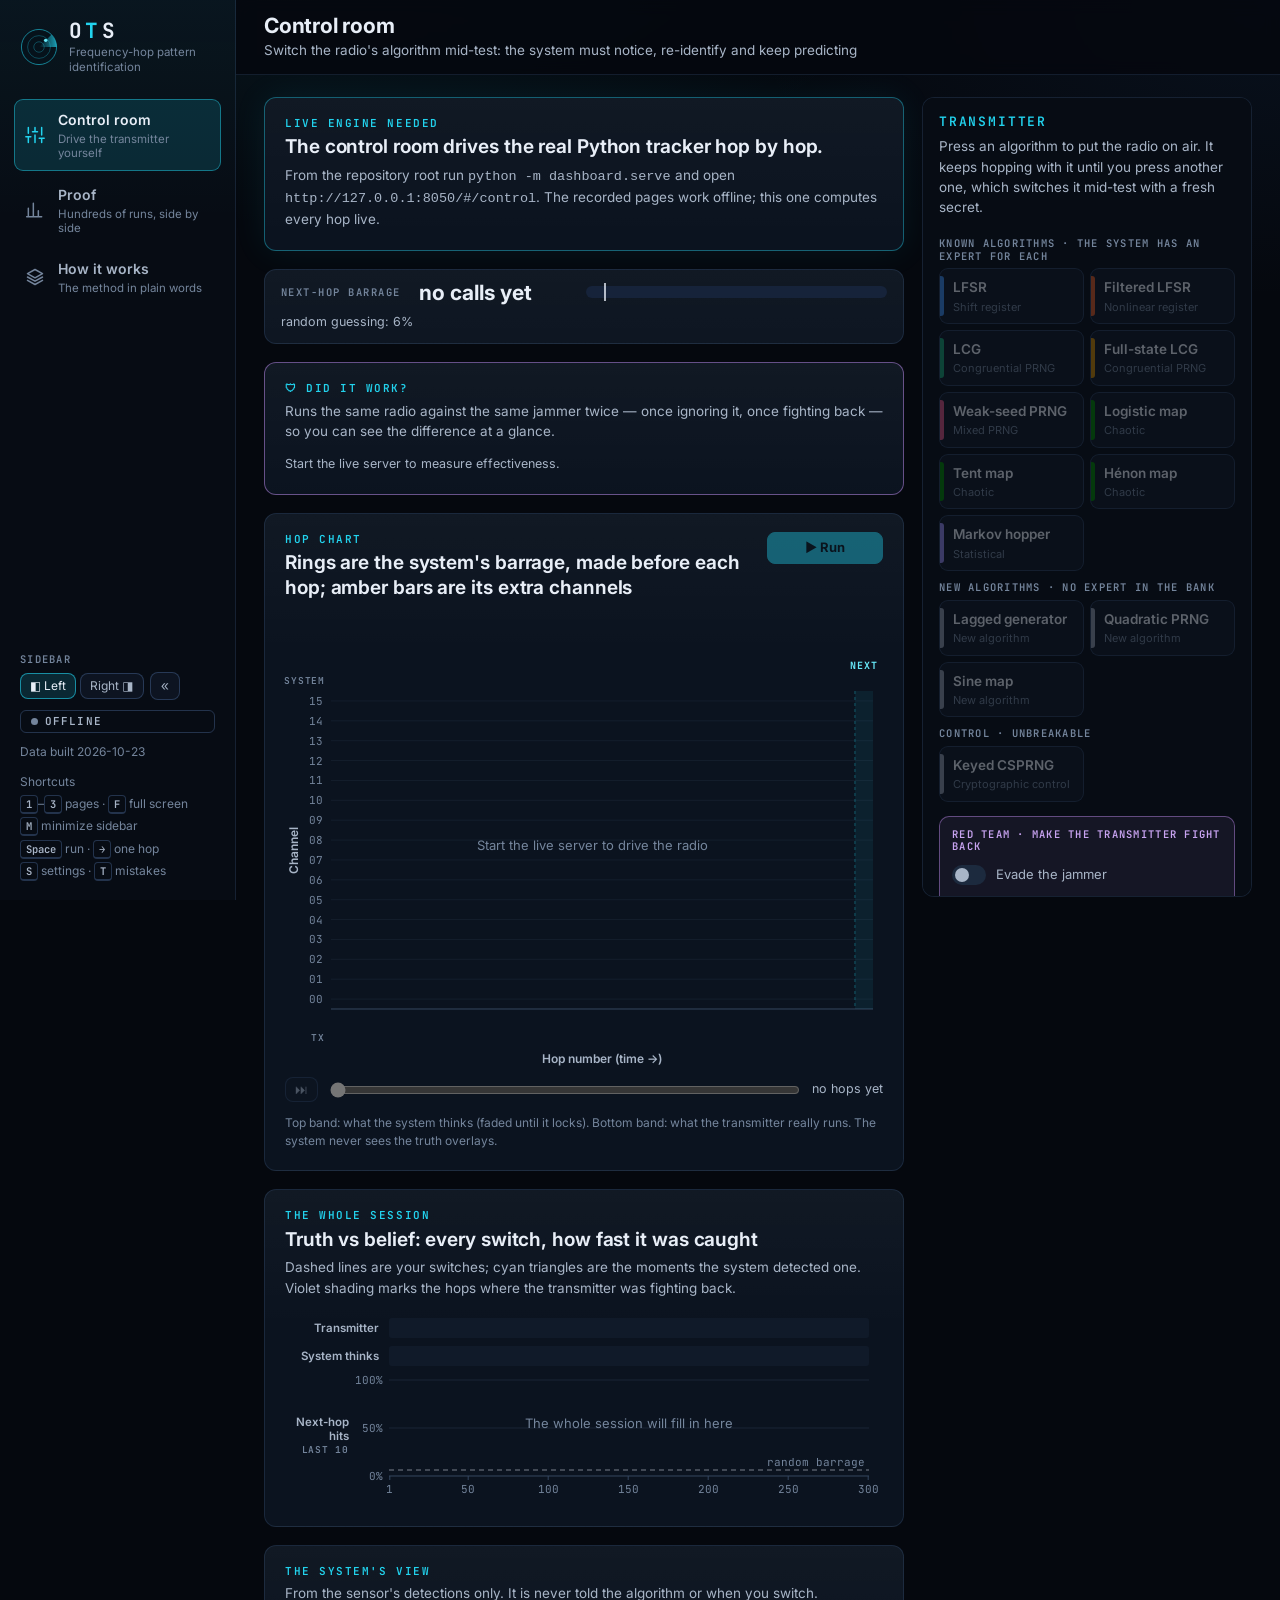
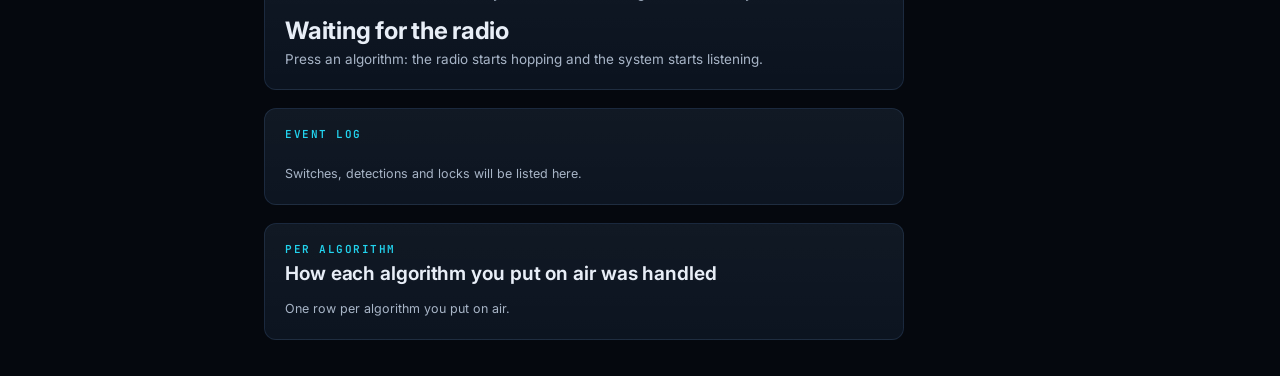
==== commit a69144da: "Dashboard: keep only Control room, Proof and How it works The page menu had eight entries, most repe" ====
--- a/dashboard/index.html
+++ b/dashboard/index.html
@@ -3,7 +3,7 @@
 <head>
 <meta charset="utf-8">
 <meta name="viewport" content="width=device-width, initial-scale=1">
-<title>OTS · Hop Identification</title>
+<title>OTS · Control room</title>
 <meta name="description" content="Demo of the OTS sensor-aware hypothesis bank identifying and predicting frequency-hopping radios from a noisy passive sensor.">
 <link rel="preconnect" href="https://fonts.googleapis.com">
 <link rel="preconnect" href="https://fonts.gstatic.com" crossorigin>
@@ -13,7 +13,7 @@
 <body>
 <div class="shell">
   <nav class="side" aria-label="Pages">
-    <a class="brand" href="#/story">
+    <a class="brand" href="#/control">
       <svg class="radar" viewBox="0 0 40 40" aria-hidden="true">
         <defs><linearGradient id="sw" x1="0" y1="0" x2="1" y2="0"><stop offset="0" stop-color="#22d3ee" stop-opacity="0"/><stop offset="1" stop-color="#22d3ee" stop-opacity="0.7"/></linearGradient></defs>
         <circle cx="20" cy="20" r="18.5" fill="#06121b" stroke="#22d3ee" stroke-opacity="0.6"/>
@@ -37,45 +37,24 @@
           <button class="btn icon side-swap" id="sideSwapBtn" type="button">⇄</button>
         </div>
       </div>
-      <span class="chip" id="modeChip" title="Replay: recorded real runs. Live: new runs computed by the Python bank."><span class="dot"></span><span id="modeText">Replay</span></span>
+      <span class="chip" id="modeChip" title="The Control room computes every hop through the Python engine (python -m dashboard.serve). Proof and How it works use recorded runs and work offline."><span class="dot"></span><span id="modeText">Offline</span></span>
       <span id="dataStamp"></span>
-      <span>Shortcuts: <kbd>1</kbd>…<kbd>8</kbd> pages<br><kbd>Space</kbd> play · <kbd>G</kbd> guided demo<br><kbd>S</kbd> settings · <kbd>F</kbd> full screen<br><kbd>M</kbd> minimize sidebar</span>
+      <span class="side-keys">Shortcuts<br><kbd>1</kbd>–<kbd>3</kbd> pages · <kbd>F</kbd> full screen<br><kbd>M</kbd> minimize sidebar<br><kbd>Space</kbd> run · <kbd>→</kbd> one hop<br><kbd>S</kbd> settings · <kbd>T</kbd> mistakes</span>
     </div>
   </nav>
 
   <div class="main">
     <header class="topbar">
       <div><h1 id="vTitle">OTS</h1><div class="sub" id="vSub"></div></div>
-      <div class="grow"></div>
-      <div class="transport" id="transport" hidden>
-        <span class="chip scen-chip" id="scenChip"></span>
-        <button class="btn icon" id="restartBtn" title="Restart (R)" aria-label="Restart">⟲</button>
-        <button class="btn icon" id="backBtn" title="Step back (←)" aria-label="Step back">‹‹</button>
-        <button class="btn primary" id="playBtn" title="Play / pause (Space)">▶ Play</button>
-        <button class="btn icon" id="fwdBtn" title="Step forward (→)" aria-label="Step forward">››</button>
-        <span class="hopclock" id="hopClock"></span>
-      </div>
-      <button class="btn" id="settingsBtn" title="Scenario and display settings (S)" hidden>⚙ Settings</button>
     </header>
     <section class="view" id="view"></section>
   </div>
-
-  <aside class="drawer" aria-label="Settings">
-    <div class="drawer-head"><h2>Settings</h2><button class="btn icon" id="drawerClose" aria-label="Close settings">✕</button></div>
-    <div id="drawerBody"></div>
-  </aside>
-  <div class="drawer-backdrop"></div>
 </div>
 
 <script src="data.js"></script>
 <script src="assets/core.js"></script>
-<script src="views/story.js"></script>
-<script src="views/live.js"></script>
 <script src="views/control.js"></script>
-<script src="views/analysis.js"></script>
-<script src="views/challenge.js"></script>
 <script src="views/proof.js"></script>
-<script src="views/adaptive.js"></script>
 <script src="views/how.js"></script>
 <script>OTS.boot();</script>
 </body>
--- a/dashboard/assets/app.css
+++ b/dashboard/assets/app.css
@@ -39,7 +39,6 @@
   --sans: Inter, system-ui, -apple-system, "Segoe UI", Roboto, sans-serif;
   --radius: 12px;
   --side-w: 236px;
-  --drawer-w: 312px;
 }
 * { box-sizing: border-box; }
 html, body { margin: 0; min-height: 100%; }
@@ -65,7 +64,6 @@
 
 /* ===================================================================== shell */
 .shell { display: grid; grid-template-columns: var(--side-w) minmax(0, 1fr); min-height: 100vh; }
-.shell.has-drawer.drawer-open { grid-template-columns: var(--side-w) minmax(0, 1fr) var(--drawer-w); }
 
 .side {
   position: sticky; top: 0; height: 100vh; display: flex; flex-direction: column; gap: 18px;
@@ -94,6 +92,7 @@
 .nav a:focus-visible { outline: 2px solid var(--accent); outline-offset: 1px; }
 .side-foot { margin-top: auto; display: flex; flex-direction: column; gap: 10px; font-size: 12px; color: var(--muted); padding: 0 6px; }
 .side-foot code { font-family: var(--mono); color: var(--ink-2); font-size: 11.5px; }
+.side-keys { line-height: 1.85; white-space: nowrap; }
 /* sidebar layout options: which side it docks on, and minimized to an icon rail (see the responsive block) */
 .side-ctl { display: flex; flex-direction: column; gap: 7px; }
 .side-ctl-l { font: 600 10.5px/1.2 var(--mono); letter-spacing: 0.12em; text-transform: uppercase; color: var(--muted); }
@@ -110,41 +109,7 @@
 }
 .topbar h1 { margin: 0; font: 700 21px/1.15 var(--sans); letter-spacing: -0.01em; }
 .topbar .sub { color: var(--ink-2); font-size: 13.5px; margin-top: 2px; }
-.topbar .grow { flex: 1; min-width: 12px; }
-.transport { display: flex; align-items: center; gap: 6px; }
-.hopclock { font: 500 12px/1 var(--mono); color: var(--muted); letter-spacing: 0.08em; margin-left: 6px; white-space: nowrap; }
-.hopclock b { font: 700 20px/1 var(--mono); color: var(--ink); letter-spacing: 0.03em; }
-.scen-chip { max-width: 260px; overflow: hidden; text-overflow: ellipsis; white-space: nowrap; }
-@media (max-width: 1500px) { .shell.drawer-open .scen-chip { display: none; } }
-@media (min-width: 1281px) { .shell.drawer-open #settingsBtn { display: none; } }  /* docked drawer has its own close */
 .view { padding: 22px 28px 40px; min-width: 0; }
-
-/* settings drawer */
-.drawer {
-  position: sticky; top: 0; height: 100vh; overflow-y: auto; padding: 18px 18px 28px;
-  background: var(--side); border-left: 1px solid var(--line); display: none;
-}
-.shell.has-drawer.drawer-open .drawer { display: block; }
-.drawer h2 { margin: 0 0 4px; font: 600 12px/1.2 var(--mono); letter-spacing: 0.14em; text-transform: uppercase; }
-.drawer .dsec { padding: 14px 0; border-bottom: 1px solid var(--grid); }
-.drawer .dsec:last-child { border-bottom: 0; }
-.drawer .dlabel { font: 600 10.5px/1.2 var(--mono); letter-spacing: 0.14em; text-transform: uppercase; color: var(--muted); margin-bottom: 9px; display: block; }
-.drawer .dhelp { font-size: 12.5px; color: var(--ink-2); margin-top: 8px; }
-.drawer-head { display: flex; align-items: center; justify-content: space-between; padding-bottom: 8px; }
-.opt-grid { display: grid; grid-template-columns: 1fr 1fr; gap: 6px; }
-.opt {
-  text-align: left; border: 1px solid var(--line-2); background: var(--surface); border-radius: 8px; padding: 7px 9px;
-  cursor: pointer; display: flex; flex-direction: column; gap: 1px; min-width: 0;
-}
-.opt b { font-weight: 600; font-size: 13px; white-space: nowrap; overflow: hidden; text-overflow: ellipsis; }
-.opt small { font-size: 11px; color: var(--muted); white-space: nowrap; overflow: hidden; text-overflow: ellipsis; }
-.opt:hover { background: var(--raise); }
-.opt.sel { border-color: rgba(34, 211, 238, 0.65); background: var(--accent-soft); }
-.opt:focus-visible { outline: 2px solid var(--accent); outline-offset: 1px; }
-.sliders { display: grid; gap: 8px; margin-top: 10px; font: 500 12px var(--mono); color: var(--ink-2); }
-.sliders label { display: grid; grid-template-columns: 34px 1fr 42px; gap: 8px; align-items: center; }
-.sliders input[type=range] { width: 100%; accent-color: var(--accent); }
-.drawer-backdrop { display: none; }
 
 /* ================================================================ components */
 .page { display: flex; flex-direction: column; gap: 18px; max-width: 1480px; }
@@ -274,19 +239,10 @@
 .tip .tr span { color: var(--ink-2); }
 
 /* ================================================================ responsive */
-@media (max-width: 1280px) {
-  .shell.has-drawer.drawer-open { grid-template-columns: var(--side-w) minmax(0, 1fr); }
-  .shell.has-drawer.drawer-open .drawer {
-    position: fixed; right: 0; top: 0; bottom: 0; width: min(var(--drawer-w), 92vw); z-index: 60;
-    box-shadow: -20px 0 50px rgba(0, 0, 0, 0.5);
-  }
-  .shell.has-drawer.drawer-open .drawer-backdrop { display: block; position: fixed; inset: 0; z-index: 55; background: rgba(0, 0, 0, 0.45); }
-}
 /* Sidebar options, wide screens only (below 861px the sidebar is a top bar):
    .side-right docks it on the right edge, .side-min shrinks it to an icon rail. */
 @media (min-width: 861px) {
   .shell.side-right { grid-template-columns: minmax(0, 1fr) var(--side-w); }
-  .shell.side-right.has-drawer.drawer-open { grid-template-columns: minmax(0, 1fr) var(--drawer-w) var(--side-w); }
   .shell.side-right .side { order: 2; border-right: 0; border-left: 1px solid var(--line); }
   .shell.side-min { --side-w: 72px; }
   .shell.side-min .side { padding: 16px 8px; gap: 14px; }
@@ -304,15 +260,12 @@
   .shell.side-min #modeText { display: none; }
   .shell.side-min .chip { padding: 6px; }
 }
-@media (min-width: 861px) and (max-width: 1280px) {
-  .shell.side-right.has-drawer.drawer-open { grid-template-columns: minmax(0, 1fr) var(--side-w); }
-}
 @media (max-width: 1100px) {
   .grid-2, .grid-3 { grid-template-columns: minmax(0, 1fr); }
   .grid-4 { grid-template-columns: repeat(2, minmax(0, 1fr)); }
 }
 @media (max-width: 860px) {
-  .shell, .shell.has-drawer.drawer-open { grid-template-columns: minmax(0, 1fr); }
+  .shell { grid-template-columns: minmax(0, 1fr); }
   .side { position: sticky; top: 0; z-index: 30; height: auto; flex-direction: row; align-items: center; gap: 10px; padding: 10px 16px; border-right: 0; border-bottom: 1px solid var(--line); overflow-x: auto; overflow-y: hidden; }
   .brand-sub, .side-foot, .nav a small { display: none; }
   .brand { padding: 0; }
@@ -320,9 +273,6 @@
   .nav a { grid-template-columns: auto; padding: 7px 10px; white-space: nowrap; }
   .nav a svg { display: none; }
   .topbar { position: static; padding: 12px 16px; gap: 10px; }
-  .topbar .grow { display: none; }
-  .transport { flex-wrap: wrap; width: 100%; }
-  .scen-chip { display: none; }
   .view { padding: 16px 16px 32px; }
   .lead { font-size: 28px; }
   .tile-v { font-size: 27px; }
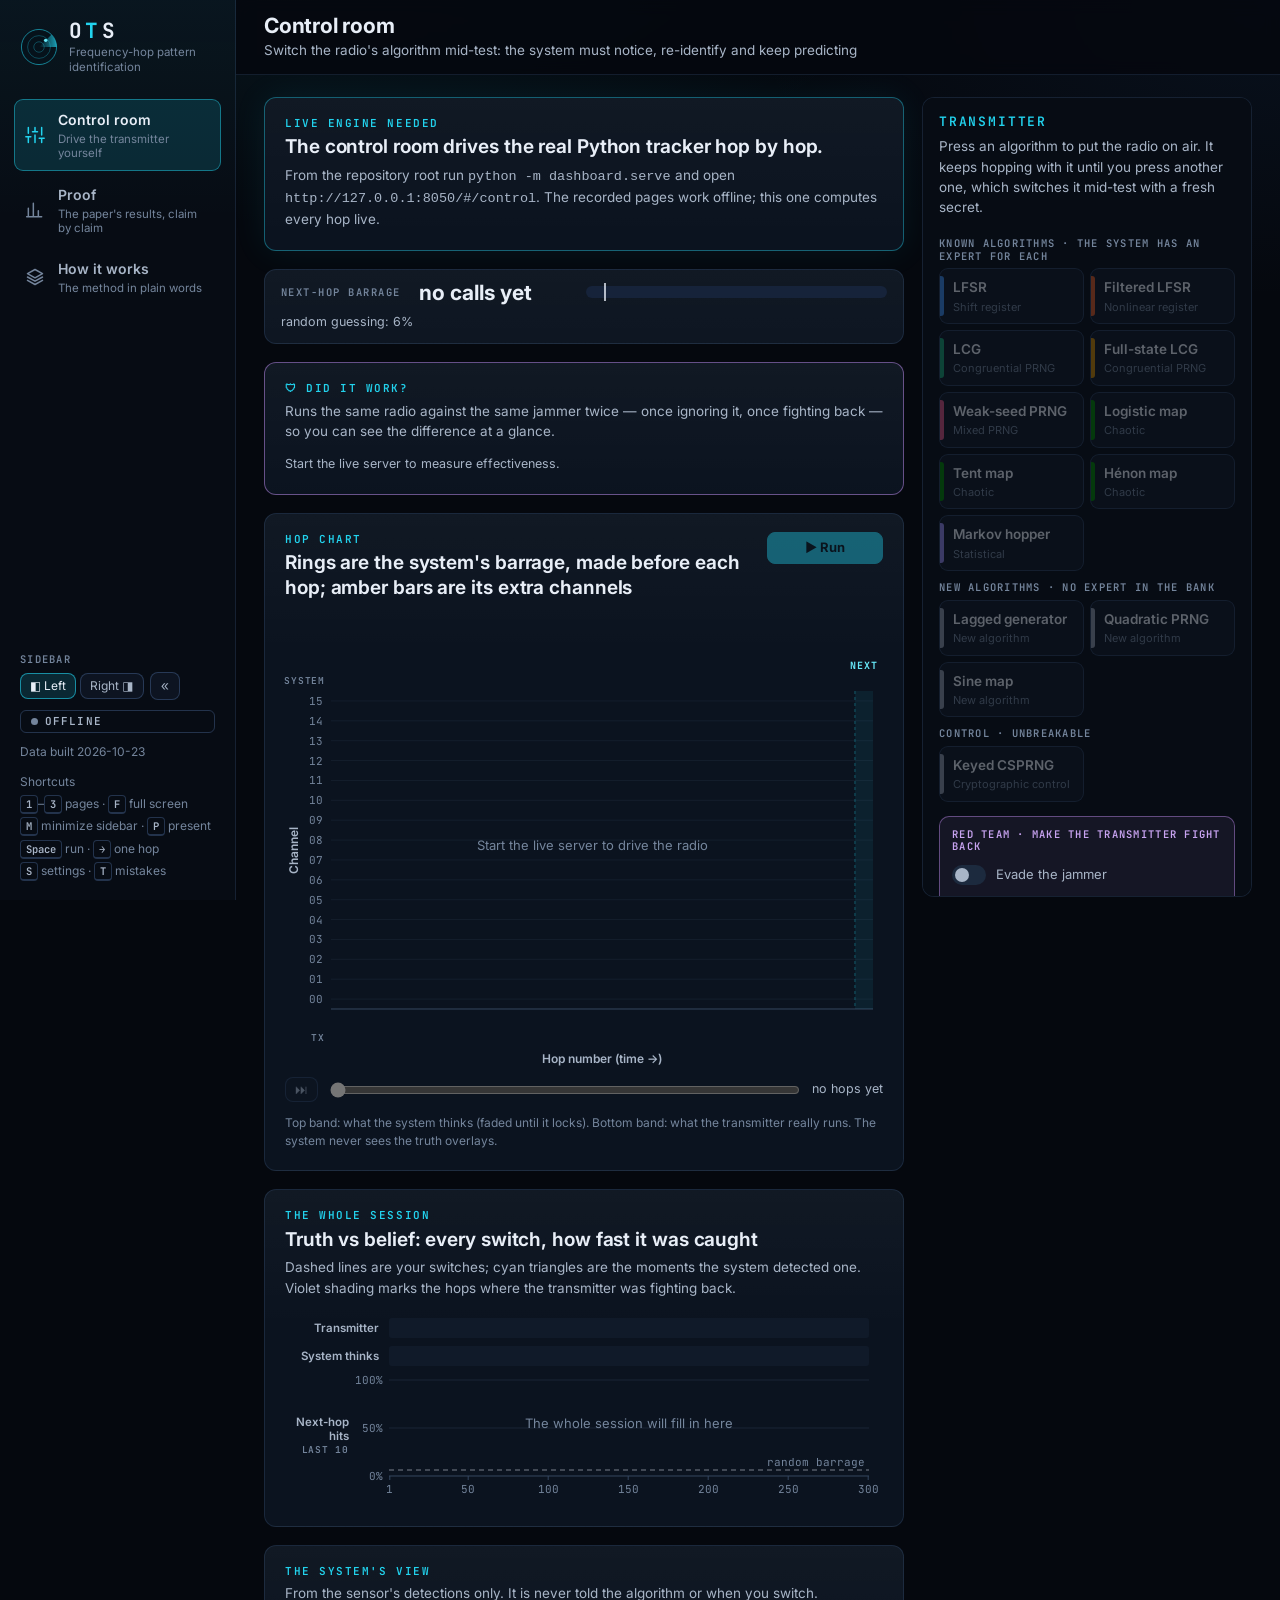
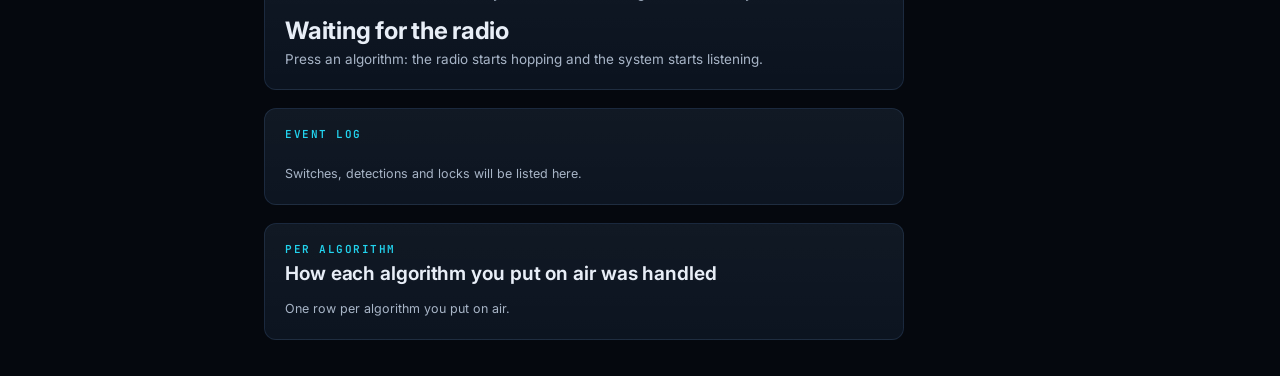
==== commit 937bafb3: "Merge the trimmed three-page dashboard into the Proof / How it works rebuild The remote branch cut t" ====
--- a/dashboard/index.html
+++ b/dashboard/index.html
@@ -39,7 +39,7 @@
       </div>
       <span class="chip" id="modeChip" title="The Control room computes every hop through the Python engine (python -m dashboard.serve). Proof and How it works use recorded runs and work offline."><span class="dot"></span><span id="modeText">Offline</span></span>
       <span id="dataStamp"></span>
-      <span class="side-keys">Shortcuts<br><kbd>1</kbd>–<kbd>3</kbd> pages · <kbd>F</kbd> full screen<br><kbd>M</kbd> minimize sidebar<br><kbd>Space</kbd> run · <kbd>→</kbd> one hop<br><kbd>S</kbd> settings · <kbd>T</kbd> mistakes</span>
+      <span class="side-keys">Shortcuts<br><kbd>1</kbd>–<kbd>3</kbd> pages · <kbd>F</kbd> full screen<br><kbd>M</kbd> minimize sidebar · <kbd>P</kbd> present<br><kbd>Space</kbd> run · <kbd>→</kbd> one hop<br><kbd>S</kbd> settings · <kbd>T</kbd> mistakes</span>
     </div>
   </nav>
 
--- a/dashboard/assets/app.css
+++ b/dashboard/assets/app.css
@@ -238,6 +238,34 @@
 .tip .tr b { font: 600 12px var(--mono); min-width: 56px; text-align: right; color: var(--ink); }
 .tip .tr span { color: var(--ink-2); }
 
+/* ============================================================ presenter mode
+   OTS.present: one [data-slide] of the page at a time, chrome hidden, zoomed to fit. */
+.present-btn { white-space: nowrap; }
+.shell.presenting { grid-template-columns: minmax(0, 1fr) !important; }
+.shell.presenting .side, .shell.presenting .topbar, .shell.presenting .drawer, .shell.presenting .drawer-backdrop { display: none !important; }
+.shell.presenting .view { padding: 28px 32px 92px; min-height: 100vh; display: flex; justify-content: center; }
+.shell.presenting .page { width: 100%; max-width: none; align-items: center; justify-content: center; min-height: calc(100vh - 120px); }
+.shell.presenting .page > :not(.slide-on) { display: none !important; }
+.shell.presenting .slide-on { width: min(1240px, 100%); margin: 0 auto; animation: slide-in 0.28s ease-out; }
+.shell.presenting .slide-on .no-present { display: none !important; }
+@keyframes slide-in { from { opacity: 0; transform: translateY(8px); } to { opacity: 1; transform: none; } }
+.pres-bar {
+  position: fixed; left: 50%; bottom: 16px; transform: translateX(-50%); z-index: 90; display: flex; align-items: center; gap: 8px;
+  padding: 8px 10px; border: 1px solid var(--line-2); border-radius: 12px; background: rgba(8, 13, 21, 0.94);
+  backdrop-filter: blur(8px); box-shadow: 0 12px 34px rgba(0, 0, 0, 0.5); opacity: 0.55; transition: opacity 0.2s;
+  max-width: calc(100vw - 24px);
+}
+.pres-bar:hover, .pres-bar:focus-within { opacity: 1; }
+.pres-where { font-size: 13px; color: var(--ink-2); padding: 0 8px; min-width: 0; max-width: 46ch; white-space: nowrap; overflow: hidden; text-overflow: ellipsis; }
+.pres-where b { color: var(--ink); font: 600 13px var(--mono); }
+.pres-prog { position: absolute; left: 10px; right: 10px; top: -1px; height: 2px; border-radius: 2px; overflow: hidden; background: transparent; }
+.pres-prog i { display: block; height: 100%; background: var(--accent); transition: width 0.25s; }
+@media (max-width: 640px) {
+  .shell.presenting .view { padding: 14px 12px 84px; }
+  .pres-where { max-width: 22ch; }
+  .pres-bar [data-act=fs] { display: none; }
+}
+
 /* ================================================================ responsive */
 /* Sidebar options, wide screens only (below 861px the sidebar is a top bar):
    .side-right docks it on the right edge, .side-min shrinks it to an icon rail. */
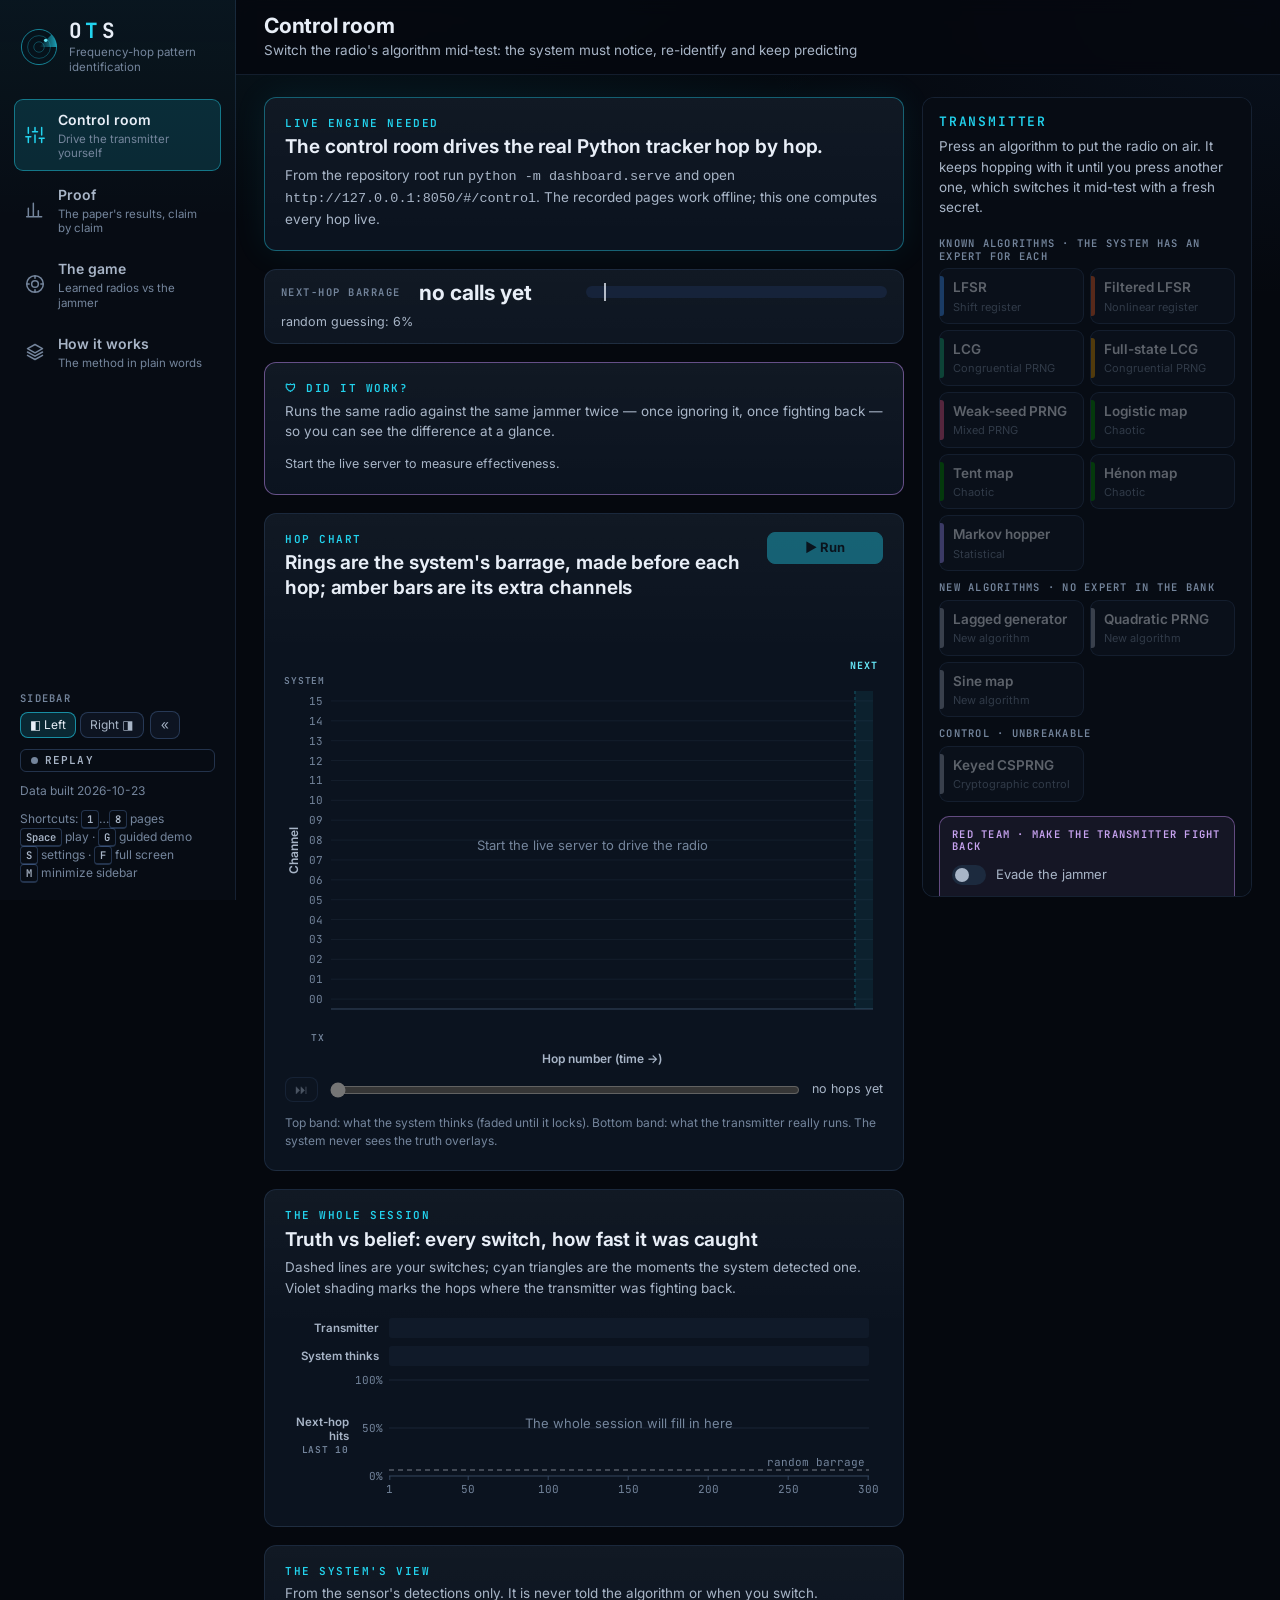
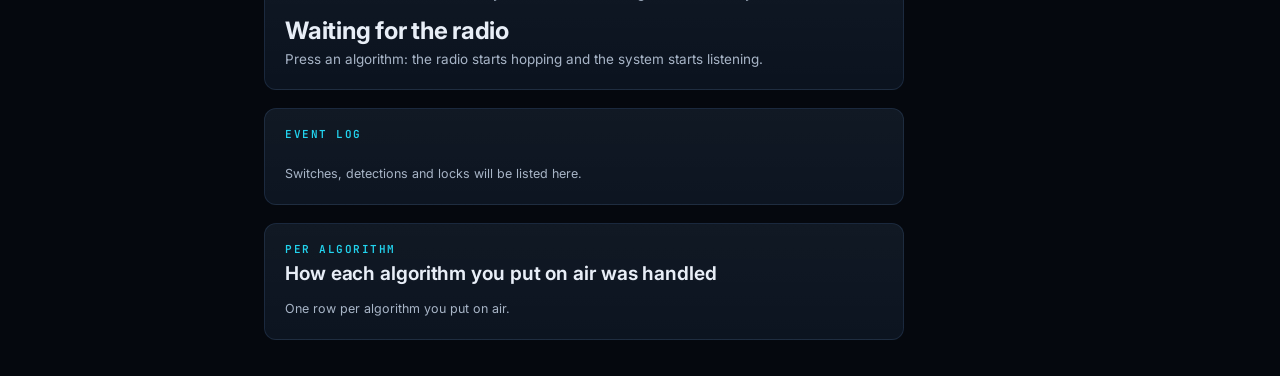
==== commit cc8466a4: "Dashboard: add a "Game" page visualising the RL game (offline + live) Brings the RL layer into the d" ====
--- a/dashboard/index.html
+++ b/dashboard/index.html
@@ -3,7 +3,7 @@
 <head>
 <meta charset="utf-8">
 <meta name="viewport" content="width=device-width, initial-scale=1">
-<title>OTS · Control room</title>
+<title>OTS · Hop Identification</title>
 <meta name="description" content="Demo of the OTS sensor-aware hypothesis bank identifying and predicting frequency-hopping radios from a noisy passive sensor.">
 <link rel="preconnect" href="https://fonts.googleapis.com">
 <link rel="preconnect" href="https://fonts.gstatic.com" crossorigin>
@@ -13,7 +13,7 @@
 <body>
 <div class="shell">
   <nav class="side" aria-label="Pages">
-    <a class="brand" href="#/control">
+    <a class="brand" href="#/story">
       <svg class="radar" viewBox="0 0 40 40" aria-hidden="true">
         <defs><linearGradient id="sw" x1="0" y1="0" x2="1" y2="0"><stop offset="0" stop-color="#22d3ee" stop-opacity="0"/><stop offset="1" stop-color="#22d3ee" stop-opacity="0.7"/></linearGradient></defs>
         <circle cx="20" cy="20" r="18.5" fill="#06121b" stroke="#22d3ee" stroke-opacity="0.6"/>
@@ -37,24 +37,46 @@
           <button class="btn icon side-swap" id="sideSwapBtn" type="button">⇄</button>
         </div>
       </div>
-      <span class="chip" id="modeChip" title="The Control room computes every hop through the Python engine (python -m dashboard.serve). Proof and How it works use recorded runs and work offline."><span class="dot"></span><span id="modeText">Offline</span></span>
+      <span class="chip" id="modeChip" title="Replay: recorded real runs. Live: new runs computed by the Python bank."><span class="dot"></span><span id="modeText">Replay</span></span>
       <span id="dataStamp"></span>
-      <span class="side-keys">Shortcuts<br><kbd>1</kbd>–<kbd>3</kbd> pages · <kbd>F</kbd> full screen<br><kbd>M</kbd> minimize sidebar · <kbd>P</kbd> present<br><kbd>Space</kbd> run · <kbd>→</kbd> one hop<br><kbd>S</kbd> settings · <kbd>T</kbd> mistakes</span>
+      <span>Shortcuts: <kbd>1</kbd>…<kbd>8</kbd> pages<br><kbd>Space</kbd> play · <kbd>G</kbd> guided demo<br><kbd>S</kbd> settings · <kbd>F</kbd> full screen<br><kbd>M</kbd> minimize sidebar</span>
     </div>
   </nav>
 
   <div class="main">
     <header class="topbar">
       <div><h1 id="vTitle">OTS</h1><div class="sub" id="vSub"></div></div>
+      <div class="grow"></div>
+      <div class="transport" id="transport" hidden>
+        <span class="chip scen-chip" id="scenChip"></span>
+        <button class="btn icon" id="restartBtn" title="Restart (R)" aria-label="Restart">⟲</button>
+        <button class="btn icon" id="backBtn" title="Step back (←)" aria-label="Step back">‹‹</button>
+        <button class="btn primary" id="playBtn" title="Play / pause (Space)">▶ Play</button>
+        <button class="btn icon" id="fwdBtn" title="Step forward (→)" aria-label="Step forward">››</button>
+        <span class="hopclock" id="hopClock"></span>
+      </div>
+      <button class="btn" id="settingsBtn" title="Scenario and display settings (S)" hidden>⚙ Settings</button>
     </header>
     <section class="view" id="view"></section>
   </div>
+
+  <aside class="drawer" aria-label="Settings">
+    <div class="drawer-head"><h2>Settings</h2><button class="btn icon" id="drawerClose" aria-label="Close settings">✕</button></div>
+    <div id="drawerBody"></div>
+  </aside>
+  <div class="drawer-backdrop"></div>
 </div>
 
 <script src="data.js"></script>
 <script src="assets/core.js"></script>
+<script src="views/story.js"></script>
+<script src="views/live.js"></script>
 <script src="views/control.js"></script>
+<script src="views/analysis.js"></script>
+<script src="views/challenge.js"></script>
 <script src="views/proof.js"></script>
+<script src="views/adaptive.js"></script>
+<script src="views/game.js"></script>
 <script src="views/how.js"></script>
 <script>OTS.boot();</script>
 </body>
--- a/dashboard/assets/app.css
+++ b/dashboard/assets/app.css
@@ -39,6 +39,7 @@
   --sans: Inter, system-ui, -apple-system, "Segoe UI", Roboto, sans-serif;
   --radius: 12px;
   --side-w: 236px;
+  --drawer-w: 312px;
 }
 * { box-sizing: border-box; }
 html, body { margin: 0; min-height: 100%; }
@@ -64,6 +65,7 @@
 
 /* ===================================================================== shell */
 .shell { display: grid; grid-template-columns: var(--side-w) minmax(0, 1fr); min-height: 100vh; }
+.shell.has-drawer.drawer-open { grid-template-columns: var(--side-w) minmax(0, 1fr) var(--drawer-w); }
 
 .side {
   position: sticky; top: 0; height: 100vh; display: flex; flex-direction: column; gap: 18px;
@@ -92,7 +94,6 @@
 .nav a:focus-visible { outline: 2px solid var(--accent); outline-offset: 1px; }
 .side-foot { margin-top: auto; display: flex; flex-direction: column; gap: 10px; font-size: 12px; color: var(--muted); padding: 0 6px; }
 .side-foot code { font-family: var(--mono); color: var(--ink-2); font-size: 11.5px; }
-.side-keys { line-height: 1.85; white-space: nowrap; }
 /* sidebar layout options: which side it docks on, and minimized to an icon rail (see the responsive block) */
 .side-ctl { display: flex; flex-direction: column; gap: 7px; }
 .side-ctl-l { font: 600 10.5px/1.2 var(--mono); letter-spacing: 0.12em; text-transform: uppercase; color: var(--muted); }
@@ -109,7 +110,41 @@
 }
 .topbar h1 { margin: 0; font: 700 21px/1.15 var(--sans); letter-spacing: -0.01em; }
 .topbar .sub { color: var(--ink-2); font-size: 13.5px; margin-top: 2px; }
+.topbar .grow { flex: 1; min-width: 12px; }
+.transport { display: flex; align-items: center; gap: 6px; }
+.hopclock { font: 500 12px/1 var(--mono); color: var(--muted); letter-spacing: 0.08em; margin-left: 6px; white-space: nowrap; }
+.hopclock b { font: 700 20px/1 var(--mono); color: var(--ink); letter-spacing: 0.03em; }
+.scen-chip { max-width: 260px; overflow: hidden; text-overflow: ellipsis; white-space: nowrap; }
+@media (max-width: 1500px) { .shell.drawer-open .scen-chip { display: none; } }
+@media (min-width: 1281px) { .shell.drawer-open #settingsBtn { display: none; } }  /* docked drawer has its own close */
 .view { padding: 22px 28px 40px; min-width: 0; }
+
+/* settings drawer */
+.drawer {
+  position: sticky; top: 0; height: 100vh; overflow-y: auto; padding: 18px 18px 28px;
+  background: var(--side); border-left: 1px solid var(--line); display: none;
+}
+.shell.has-drawer.drawer-open .drawer { display: block; }
+.drawer h2 { margin: 0 0 4px; font: 600 12px/1.2 var(--mono); letter-spacing: 0.14em; text-transform: uppercase; }
+.drawer .dsec { padding: 14px 0; border-bottom: 1px solid var(--grid); }
+.drawer .dsec:last-child { border-bottom: 0; }
+.drawer .dlabel { font: 600 10.5px/1.2 var(--mono); letter-spacing: 0.14em; text-transform: uppercase; color: var(--muted); margin-bottom: 9px; display: block; }
+.drawer .dhelp { font-size: 12.5px; color: var(--ink-2); margin-top: 8px; }
+.drawer-head { display: flex; align-items: center; justify-content: space-between; padding-bottom: 8px; }
+.opt-grid { display: grid; grid-template-columns: 1fr 1fr; gap: 6px; }
+.opt {
+  text-align: left; border: 1px solid var(--line-2); background: var(--surface); border-radius: 8px; padding: 7px 9px;
+  cursor: pointer; display: flex; flex-direction: column; gap: 1px; min-width: 0;
+}
+.opt b { font-weight: 600; font-size: 13px; white-space: nowrap; overflow: hidden; text-overflow: ellipsis; }
+.opt small { font-size: 11px; color: var(--muted); white-space: nowrap; overflow: hidden; text-overflow: ellipsis; }
+.opt:hover { background: var(--raise); }
+.opt.sel { border-color: rgba(34, 211, 238, 0.65); background: var(--accent-soft); }
+.opt:focus-visible { outline: 2px solid var(--accent); outline-offset: 1px; }
+.sliders { display: grid; gap: 8px; margin-top: 10px; font: 500 12px var(--mono); color: var(--ink-2); }
+.sliders label { display: grid; grid-template-columns: 34px 1fr 42px; gap: 8px; align-items: center; }
+.sliders input[type=range] { width: 100%; accent-color: var(--accent); }
+.drawer-backdrop { display: none; }
 
 /* ================================================================ components */
 .page { display: flex; flex-direction: column; gap: 18px; max-width: 1480px; }
@@ -238,39 +273,20 @@
 .tip .tr b { font: 600 12px var(--mono); min-width: 56px; text-align: right; color: var(--ink); }
 .tip .tr span { color: var(--ink-2); }
 
-/* ============================================================ presenter mode
-   OTS.present: one [data-slide] of the page at a time, chrome hidden, zoomed to fit. */
-.present-btn { white-space: nowrap; }
-.shell.presenting { grid-template-columns: minmax(0, 1fr) !important; }
-.shell.presenting .side, .shell.presenting .topbar, .shell.presenting .drawer, .shell.presenting .drawer-backdrop { display: none !important; }
-.shell.presenting .view { padding: 28px 32px 92px; min-height: 100vh; display: flex; justify-content: center; }
-.shell.presenting .page { width: 100%; max-width: none; align-items: center; justify-content: center; min-height: calc(100vh - 120px); }
-.shell.presenting .page > :not(.slide-on) { display: none !important; }
-.shell.presenting .slide-on { width: min(1240px, 100%); margin: 0 auto; animation: slide-in 0.28s ease-out; }
-.shell.presenting .slide-on .no-present { display: none !important; }
-@keyframes slide-in { from { opacity: 0; transform: translateY(8px); } to { opacity: 1; transform: none; } }
-.pres-bar {
-  position: fixed; left: 50%; bottom: 16px; transform: translateX(-50%); z-index: 90; display: flex; align-items: center; gap: 8px;
-  padding: 8px 10px; border: 1px solid var(--line-2); border-radius: 12px; background: rgba(8, 13, 21, 0.94);
-  backdrop-filter: blur(8px); box-shadow: 0 12px 34px rgba(0, 0, 0, 0.5); opacity: 0.55; transition: opacity 0.2s;
-  max-width: calc(100vw - 24px);
-}
-.pres-bar:hover, .pres-bar:focus-within { opacity: 1; }
-.pres-where { font-size: 13px; color: var(--ink-2); padding: 0 8px; min-width: 0; max-width: 46ch; white-space: nowrap; overflow: hidden; text-overflow: ellipsis; }
-.pres-where b { color: var(--ink); font: 600 13px var(--mono); }
-.pres-prog { position: absolute; left: 10px; right: 10px; top: -1px; height: 2px; border-radius: 2px; overflow: hidden; background: transparent; }
-.pres-prog i { display: block; height: 100%; background: var(--accent); transition: width 0.25s; }
-@media (max-width: 640px) {
-  .shell.presenting .view { padding: 14px 12px 84px; }
-  .pres-where { max-width: 22ch; }
-  .pres-bar [data-act=fs] { display: none; }
-}
-
 /* ================================================================ responsive */
+@media (max-width: 1280px) {
+  .shell.has-drawer.drawer-open { grid-template-columns: var(--side-w) minmax(0, 1fr); }
+  .shell.has-drawer.drawer-open .drawer {
+    position: fixed; right: 0; top: 0; bottom: 0; width: min(var(--drawer-w), 92vw); z-index: 60;
+    box-shadow: -20px 0 50px rgba(0, 0, 0, 0.5);
+  }
+  .shell.has-drawer.drawer-open .drawer-backdrop { display: block; position: fixed; inset: 0; z-index: 55; background: rgba(0, 0, 0, 0.45); }
+}
 /* Sidebar options, wide screens only (below 861px the sidebar is a top bar):
    .side-right docks it on the right edge, .side-min shrinks it to an icon rail. */
 @media (min-width: 861px) {
   .shell.side-right { grid-template-columns: minmax(0, 1fr) var(--side-w); }
+  .shell.side-right.has-drawer.drawer-open { grid-template-columns: minmax(0, 1fr) var(--drawer-w) var(--side-w); }
   .shell.side-right .side { order: 2; border-right: 0; border-left: 1px solid var(--line); }
   .shell.side-min { --side-w: 72px; }
   .shell.side-min .side { padding: 16px 8px; gap: 14px; }
@@ -288,12 +304,15 @@
   .shell.side-min #modeText { display: none; }
   .shell.side-min .chip { padding: 6px; }
 }
+@media (min-width: 861px) and (max-width: 1280px) {
+  .shell.side-right.has-drawer.drawer-open { grid-template-columns: minmax(0, 1fr) var(--side-w); }
+}
 @media (max-width: 1100px) {
   .grid-2, .grid-3 { grid-template-columns: minmax(0, 1fr); }
   .grid-4 { grid-template-columns: repeat(2, minmax(0, 1fr)); }
 }
 @media (max-width: 860px) {
-  .shell { grid-template-columns: minmax(0, 1fr); }
+  .shell, .shell.has-drawer.drawer-open { grid-template-columns: minmax(0, 1fr); }
   .side { position: sticky; top: 0; z-index: 30; height: auto; flex-direction: row; align-items: center; gap: 10px; padding: 10px 16px; border-right: 0; border-bottom: 1px solid var(--line); overflow-x: auto; overflow-y: hidden; }
   .brand-sub, .side-foot, .nav a small { display: none; }
   .brand { padding: 0; }
@@ -301,6 +320,9 @@
   .nav a { grid-template-columns: auto; padding: 7px 10px; white-space: nowrap; }
   .nav a svg { display: none; }
   .topbar { position: static; padding: 12px 16px; gap: 10px; }
+  .topbar .grow { display: none; }
+  .transport { flex-wrap: wrap; width: 100%; }
+  .scen-chip { display: none; }
   .view { padding: 16px 16px 32px; }
   .lead { font-size: 28px; }
   .tile-v { font-size: 27px; }
@@ -312,3 +334,39 @@
 @media (prefers-reduced-motion: reduce) {
   *, *::before, *::after { animation: none !important; transition: none !important; }
 }
+
+/* ===================================================================== Game page */
+.gchart { background: var(--panel); border: 1px solid var(--line); border-radius: 10px;
+  padding: 8px 10px; margin: 6px 0 10px; }
+.hopgrid { width: 100%; height: auto; display: block; }
+.hopgrid .glab { fill: var(--muted); font: 500 11px/1 var(--mono); }
+.hopgrid .ggrid { stroke: var(--grid); stroke-width: 0.5; opacity: 0.6; }
+.hopgrid .glit { fill: var(--critical); opacity: 0.28; }
+.hopgrid .ghop { stroke: #06121b; stroke-width: 0.6; }
+.hopgrid .ghop.den { fill: var(--critical-ink); }
+.hopgrid .ghop.esc { fill: var(--good-ink); }
+.hopgrid .gcursor { stroke: var(--accent); stroke-width: 1.2; opacity: 0.8; }
+
+.gtransport { display: flex; align-items: center; gap: 8px; flex-wrap: wrap; margin-bottom: 10px; }
+.gslider { flex: 1; min-width: 160px; accent-color: var(--accent); }
+.gstat { display: flex; align-items: stretch; gap: 10px; flex-wrap: wrap; margin: 4px 0 2px; }
+.gpill { background: var(--surface); border: 1px solid var(--line); border-radius: 10px;
+  padding: 8px 12px; min-width: 120px; }
+.gpill-big { font: 700 22px/1 var(--mono); }
+.gpill-lab { color: var(--muted); font-size: 11.5px; margin-top: 3px; }
+.gbar-wrap { flex: 1; min-width: 160px; display: flex; align-items: center; }
+.gbar { width: 100%; height: 12px; background: var(--raise); border-radius: 7px; overflow: hidden; }
+.gbar-fill { height: 100%; border-radius: 7px; transition: width 0.15s linear; }
+
+.gcert { display: grid; grid-template-columns: minmax(0, 1.05fr) minmax(0, 1fr); gap: 16px; align-items: start; }
+@media (max-width: 860px) { .gcert { grid-template-columns: 1fr; } }
+.gcurve { min-width: 0; }
+.gheat-title { font-size: 12px; margin-bottom: 4px; }
+.heatgrid { width: 100%; height: auto; display: block; }
+.heatgrid .glab { fill: var(--muted); font: 500 11px/1 var(--mono); }
+.heatgrid .glab.rot { font-size: 10px; }
+.heatgrid .gcell { font: 600 10px/1 var(--mono); }
+.heatgrid .gcell.lite { fill: #cfe0f5; }
+.heatgrid .gcell.dark { fill: #1a0f08; }
+.heatgrid .supp-h { fill: none; stroke: #3b82f6; stroke-width: 1.4; }
+.heatgrid .supp-j { fill: none; stroke: #34d399; stroke-width: 1.4; }
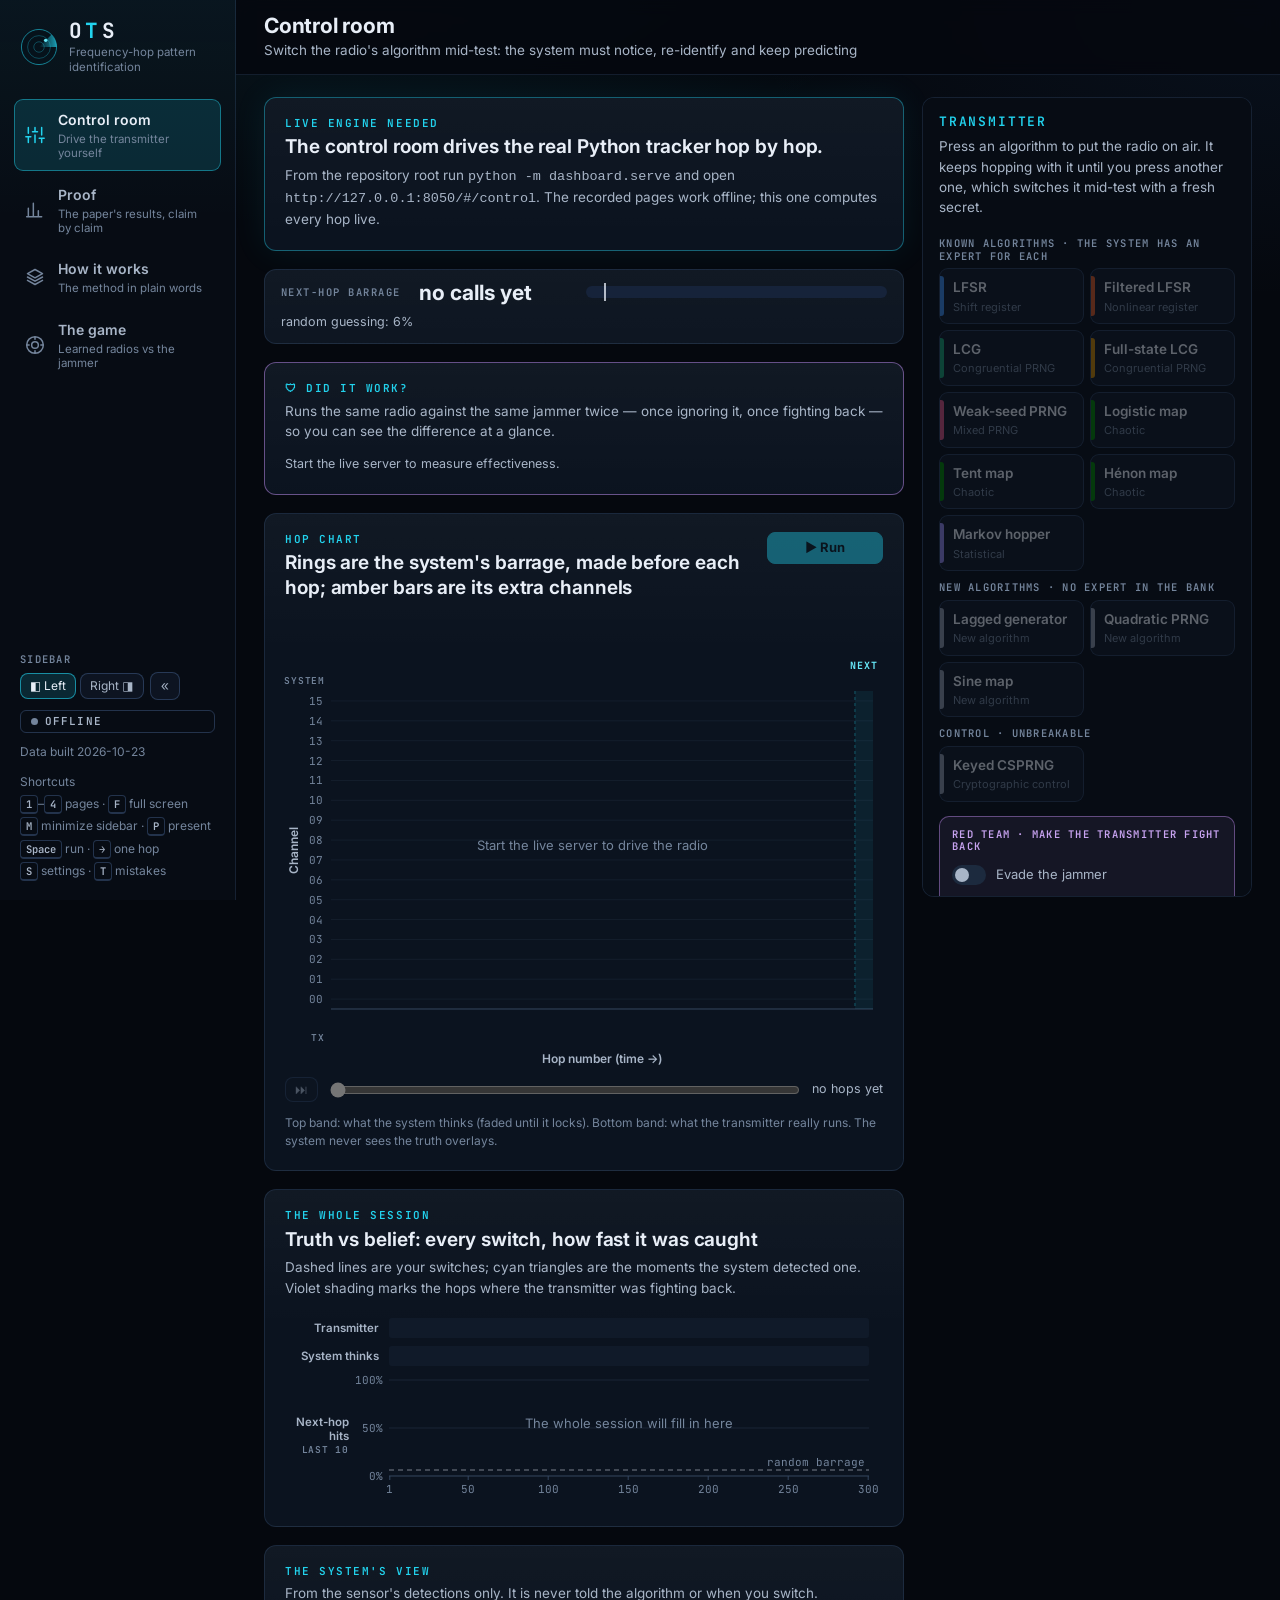
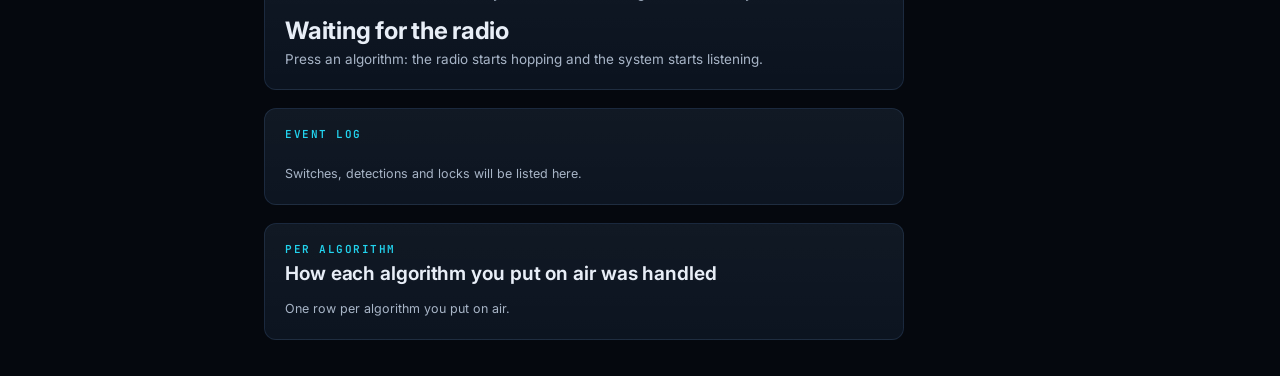
==== commit 66f47b96: "Merge vibrant-dirac's dashboard into the RL branch; The game is page 4 Brings in everything from cla" ====
--- a/dashboard/index.html
+++ b/dashboard/index.html
@@ -3,7 +3,7 @@
 <head>
 <meta charset="utf-8">
 <meta name="viewport" content="width=device-width, initial-scale=1">
-<title>OTS · Hop Identification</title>
+<title>OTS · Control room</title>
 <meta name="description" content="Demo of the OTS sensor-aware hypothesis bank identifying and predicting frequency-hopping radios from a noisy passive sensor.">
 <link rel="preconnect" href="https://fonts.googleapis.com">
 <link rel="preconnect" href="https://fonts.gstatic.com" crossorigin>
@@ -13,7 +13,7 @@
 <body>
 <div class="shell">
   <nav class="side" aria-label="Pages">
-    <a class="brand" href="#/story">
+    <a class="brand" href="#/control">
       <svg class="radar" viewBox="0 0 40 40" aria-hidden="true">
         <defs><linearGradient id="sw" x1="0" y1="0" x2="1" y2="0"><stop offset="0" stop-color="#22d3ee" stop-opacity="0"/><stop offset="1" stop-color="#22d3ee" stop-opacity="0.7"/></linearGradient></defs>
         <circle cx="20" cy="20" r="18.5" fill="#06121b" stroke="#22d3ee" stroke-opacity="0.6"/>
@@ -37,47 +37,26 @@
           <button class="btn icon side-swap" id="sideSwapBtn" type="button">⇄</button>
         </div>
       </div>
-      <span class="chip" id="modeChip" title="Replay: recorded real runs. Live: new runs computed by the Python bank."><span class="dot"></span><span id="modeText">Replay</span></span>
+      <span class="chip" id="modeChip" title="The Control room computes every hop through the Python engine (python -m dashboard.serve). Proof, How it works and The game use recorded runs and work offline; The game also runs new duels and PSRO steps live."><span class="dot"></span><span id="modeText">Offline</span></span>
       <span id="dataStamp"></span>
-      <span>Shortcuts: <kbd>1</kbd>…<kbd>8</kbd> pages<br><kbd>Space</kbd> play · <kbd>G</kbd> guided demo<br><kbd>S</kbd> settings · <kbd>F</kbd> full screen<br><kbd>M</kbd> minimize sidebar</span>
+      <span class="side-keys">Shortcuts<br><kbd>1</kbd>–<kbd>4</kbd> pages · <kbd>F</kbd> full screen<br><kbd>M</kbd> minimize sidebar · <kbd>P</kbd> present<br><kbd>Space</kbd> run · <kbd>→</kbd> one hop<br><kbd>S</kbd> settings · <kbd>T</kbd> mistakes</span>
     </div>
   </nav>
 
   <div class="main">
     <header class="topbar">
       <div><h1 id="vTitle">OTS</h1><div class="sub" id="vSub"></div></div>
-      <div class="grow"></div>
-      <div class="transport" id="transport" hidden>
-        <span class="chip scen-chip" id="scenChip"></span>
-        <button class="btn icon" id="restartBtn" title="Restart (R)" aria-label="Restart">⟲</button>
-        <button class="btn icon" id="backBtn" title="Step back (←)" aria-label="Step back">‹‹</button>
-        <button class="btn primary" id="playBtn" title="Play / pause (Space)">▶ Play</button>
-        <button class="btn icon" id="fwdBtn" title="Step forward (→)" aria-label="Step forward">››</button>
-        <span class="hopclock" id="hopClock"></span>
-      </div>
-      <button class="btn" id="settingsBtn" title="Scenario and display settings (S)" hidden>⚙ Settings</button>
     </header>
     <section class="view" id="view"></section>
   </div>
-
-  <aside class="drawer" aria-label="Settings">
-    <div class="drawer-head"><h2>Settings</h2><button class="btn icon" id="drawerClose" aria-label="Close settings">✕</button></div>
-    <div id="drawerBody"></div>
-  </aside>
-  <div class="drawer-backdrop"></div>
 </div>
 
 <script src="data.js"></script>
 <script src="assets/core.js"></script>
-<script src="views/story.js"></script>
-<script src="views/live.js"></script>
 <script src="views/control.js"></script>
-<script src="views/analysis.js"></script>
-<script src="views/challenge.js"></script>
 <script src="views/proof.js"></script>
-<script src="views/adaptive.js"></script>
+<script src="views/how.js"></script>
 <script src="views/game.js"></script>
-<script src="views/how.js"></script>
 <script>OTS.boot();</script>
 </body>
 </html>
--- a/dashboard/assets/app.css
+++ b/dashboard/assets/app.css
@@ -39,7 +39,6 @@
   --sans: Inter, system-ui, -apple-system, "Segoe UI", Roboto, sans-serif;
   --radius: 12px;
   --side-w: 236px;
-  --drawer-w: 312px;
 }
 * { box-sizing: border-box; }
 html, body { margin: 0; min-height: 100%; }
@@ -65,7 +64,6 @@
 
 /* ===================================================================== shell */
 .shell { display: grid; grid-template-columns: var(--side-w) minmax(0, 1fr); min-height: 100vh; }
-.shell.has-drawer.drawer-open { grid-template-columns: var(--side-w) minmax(0, 1fr) var(--drawer-w); }
 
 .side {
   position: sticky; top: 0; height: 100vh; display: flex; flex-direction: column; gap: 18px;
@@ -94,6 +92,7 @@
 .nav a:focus-visible { outline: 2px solid var(--accent); outline-offset: 1px; }
 .side-foot { margin-top: auto; display: flex; flex-direction: column; gap: 10px; font-size: 12px; color: var(--muted); padding: 0 6px; }
 .side-foot code { font-family: var(--mono); color: var(--ink-2); font-size: 11.5px; }
+.side-keys { line-height: 1.85; white-space: nowrap; }
 /* sidebar layout options: which side it docks on, and minimized to an icon rail (see the responsive block) */
 .side-ctl { display: flex; flex-direction: column; gap: 7px; }
 .side-ctl-l { font: 600 10.5px/1.2 var(--mono); letter-spacing: 0.12em; text-transform: uppercase; color: var(--muted); }
@@ -110,41 +109,7 @@
 }
 .topbar h1 { margin: 0; font: 700 21px/1.15 var(--sans); letter-spacing: -0.01em; }
 .topbar .sub { color: var(--ink-2); font-size: 13.5px; margin-top: 2px; }
-.topbar .grow { flex: 1; min-width: 12px; }
-.transport { display: flex; align-items: center; gap: 6px; }
-.hopclock { font: 500 12px/1 var(--mono); color: var(--muted); letter-spacing: 0.08em; margin-left: 6px; white-space: nowrap; }
-.hopclock b { font: 700 20px/1 var(--mono); color: var(--ink); letter-spacing: 0.03em; }
-.scen-chip { max-width: 260px; overflow: hidden; text-overflow: ellipsis; white-space: nowrap; }
-@media (max-width: 1500px) { .shell.drawer-open .scen-chip { display: none; } }
-@media (min-width: 1281px) { .shell.drawer-open #settingsBtn { display: none; } }  /* docked drawer has its own close */
 .view { padding: 22px 28px 40px; min-width: 0; }
-
-/* settings drawer */
-.drawer {
-  position: sticky; top: 0; height: 100vh; overflow-y: auto; padding: 18px 18px 28px;
-  background: var(--side); border-left: 1px solid var(--line); display: none;
-}
-.shell.has-drawer.drawer-open .drawer { display: block; }
-.drawer h2 { margin: 0 0 4px; font: 600 12px/1.2 var(--mono); letter-spacing: 0.14em; text-transform: uppercase; }
-.drawer .dsec { padding: 14px 0; border-bottom: 1px solid var(--grid); }
-.drawer .dsec:last-child { border-bottom: 0; }
-.drawer .dlabel { font: 600 10.5px/1.2 var(--mono); letter-spacing: 0.14em; text-transform: uppercase; color: var(--muted); margin-bottom: 9px; display: block; }
-.drawer .dhelp { font-size: 12.5px; color: var(--ink-2); margin-top: 8px; }
-.drawer-head { display: flex; align-items: center; justify-content: space-between; padding-bottom: 8px; }
-.opt-grid { display: grid; grid-template-columns: 1fr 1fr; gap: 6px; }
-.opt {
-  text-align: left; border: 1px solid var(--line-2); background: var(--surface); border-radius: 8px; padding: 7px 9px;
-  cursor: pointer; display: flex; flex-direction: column; gap: 1px; min-width: 0;
-}
-.opt b { font-weight: 600; font-size: 13px; white-space: nowrap; overflow: hidden; text-overflow: ellipsis; }
-.opt small { font-size: 11px; color: var(--muted); white-space: nowrap; overflow: hidden; text-overflow: ellipsis; }
-.opt:hover { background: var(--raise); }
-.opt.sel { border-color: rgba(34, 211, 238, 0.65); background: var(--accent-soft); }
-.opt:focus-visible { outline: 2px solid var(--accent); outline-offset: 1px; }
-.sliders { display: grid; gap: 8px; margin-top: 10px; font: 500 12px var(--mono); color: var(--ink-2); }
-.sliders label { display: grid; grid-template-columns: 34px 1fr 42px; gap: 8px; align-items: center; }
-.sliders input[type=range] { width: 100%; accent-color: var(--accent); }
-.drawer-backdrop { display: none; }
 
 /* ================================================================ components */
 .page { display: flex; flex-direction: column; gap: 18px; max-width: 1480px; }
@@ -273,20 +238,39 @@
 .tip .tr b { font: 600 12px var(--mono); min-width: 56px; text-align: right; color: var(--ink); }
 .tip .tr span { color: var(--ink-2); }
 
+/* ============================================================ presenter mode
+   OTS.present: one [data-slide] of the page at a time, chrome hidden, zoomed to fit. */
+.present-btn { white-space: nowrap; }
+.shell.presenting { grid-template-columns: minmax(0, 1fr) !important; }
+.shell.presenting .side, .shell.presenting .topbar, .shell.presenting .drawer, .shell.presenting .drawer-backdrop { display: none !important; }
+.shell.presenting .view { padding: 28px 32px 92px; min-height: 100vh; display: flex; justify-content: center; }
+.shell.presenting .page { width: 100%; max-width: none; align-items: center; justify-content: center; min-height: calc(100vh - 120px); }
+.shell.presenting .page > :not(.slide-on) { display: none !important; }
+.shell.presenting .slide-on { width: min(1240px, 100%); margin: 0 auto; animation: slide-in 0.28s ease-out; }
+.shell.presenting .slide-on .no-present { display: none !important; }
+@keyframes slide-in { from { opacity: 0; transform: translateY(8px); } to { opacity: 1; transform: none; } }
+.pres-bar {
+  position: fixed; left: 50%; bottom: 16px; transform: translateX(-50%); z-index: 90; display: flex; align-items: center; gap: 8px;
+  padding: 8px 10px; border: 1px solid var(--line-2); border-radius: 12px; background: rgba(8, 13, 21, 0.94);
+  backdrop-filter: blur(8px); box-shadow: 0 12px 34px rgba(0, 0, 0, 0.5); opacity: 0.55; transition: opacity 0.2s;
+  max-width: calc(100vw - 24px);
+}
+.pres-bar:hover, .pres-bar:focus-within { opacity: 1; }
+.pres-where { font-size: 13px; color: var(--ink-2); padding: 0 8px; min-width: 0; max-width: 46ch; white-space: nowrap; overflow: hidden; text-overflow: ellipsis; }
+.pres-where b { color: var(--ink); font: 600 13px var(--mono); }
+.pres-prog { position: absolute; left: 10px; right: 10px; top: -1px; height: 2px; border-radius: 2px; overflow: hidden; background: transparent; }
+.pres-prog i { display: block; height: 100%; background: var(--accent); transition: width 0.25s; }
+@media (max-width: 640px) {
+  .shell.presenting .view { padding: 14px 12px 84px; }
+  .pres-where { max-width: 22ch; }
+  .pres-bar [data-act=fs] { display: none; }
+}
+
 /* ================================================================ responsive */
-@media (max-width: 1280px) {
-  .shell.has-drawer.drawer-open { grid-template-columns: var(--side-w) minmax(0, 1fr); }
-  .shell.has-drawer.drawer-open .drawer {
-    position: fixed; right: 0; top: 0; bottom: 0; width: min(var(--drawer-w), 92vw); z-index: 60;
-    box-shadow: -20px 0 50px rgba(0, 0, 0, 0.5);
-  }
-  .shell.has-drawer.drawer-open .drawer-backdrop { display: block; position: fixed; inset: 0; z-index: 55; background: rgba(0, 0, 0, 0.45); }
-}
 /* Sidebar options, wide screens only (below 861px the sidebar is a top bar):
    .side-right docks it on the right edge, .side-min shrinks it to an icon rail. */
 @media (min-width: 861px) {
   .shell.side-right { grid-template-columns: minmax(0, 1fr) var(--side-w); }
-  .shell.side-right.has-drawer.drawer-open { grid-template-columns: minmax(0, 1fr) var(--drawer-w) var(--side-w); }
   .shell.side-right .side { order: 2; border-right: 0; border-left: 1px solid var(--line); }
   .shell.side-min { --side-w: 72px; }
   .shell.side-min .side { padding: 16px 8px; gap: 14px; }
@@ -304,15 +288,12 @@
   .shell.side-min #modeText { display: none; }
   .shell.side-min .chip { padding: 6px; }
 }
-@media (min-width: 861px) and (max-width: 1280px) {
-  .shell.side-right.has-drawer.drawer-open { grid-template-columns: minmax(0, 1fr) var(--side-w); }
-}
 @media (max-width: 1100px) {
   .grid-2, .grid-3 { grid-template-columns: minmax(0, 1fr); }
   .grid-4 { grid-template-columns: repeat(2, minmax(0, 1fr)); }
 }
 @media (max-width: 860px) {
-  .shell, .shell.has-drawer.drawer-open { grid-template-columns: minmax(0, 1fr); }
+  .shell { grid-template-columns: minmax(0, 1fr); }
   .side { position: sticky; top: 0; z-index: 30; height: auto; flex-direction: row; align-items: center; gap: 10px; padding: 10px 16px; border-right: 0; border-bottom: 1px solid var(--line); overflow-x: auto; overflow-y: hidden; }
   .brand-sub, .side-foot, .nav a small { display: none; }
   .brand { padding: 0; }
@@ -320,9 +301,6 @@
   .nav a { grid-template-columns: auto; padding: 7px 10px; white-space: nowrap; }
   .nav a svg { display: none; }
   .topbar { position: static; padding: 12px 16px; gap: 10px; }
-  .topbar .grow { display: none; }
-  .transport { flex-wrap: wrap; width: 100%; }
-  .scen-chip { display: none; }
   .view { padding: 16px 16px 32px; }
   .lead { font-size: 28px; }
   .tile-v { font-size: 27px; }
@@ -349,6 +327,7 @@
 
 .gtransport { display: flex; align-items: center; gap: 8px; flex-wrap: wrap; margin-bottom: 10px; }
 .gslider { flex: 1; min-width: 160px; accent-color: var(--accent); }
+.gtransport .hopclock { font: 500 12px/1 var(--mono); color: var(--muted); letter-spacing: 0.08em; margin-left: 6px; white-space: nowrap; }
 .gstat { display: flex; align-items: stretch; gap: 10px; flex-wrap: wrap; margin: 4px 0 2px; }
 .gpill { background: var(--surface); border: 1px solid var(--line); border-radius: 10px;
   padding: 8px 12px; min-width: 120px; }
